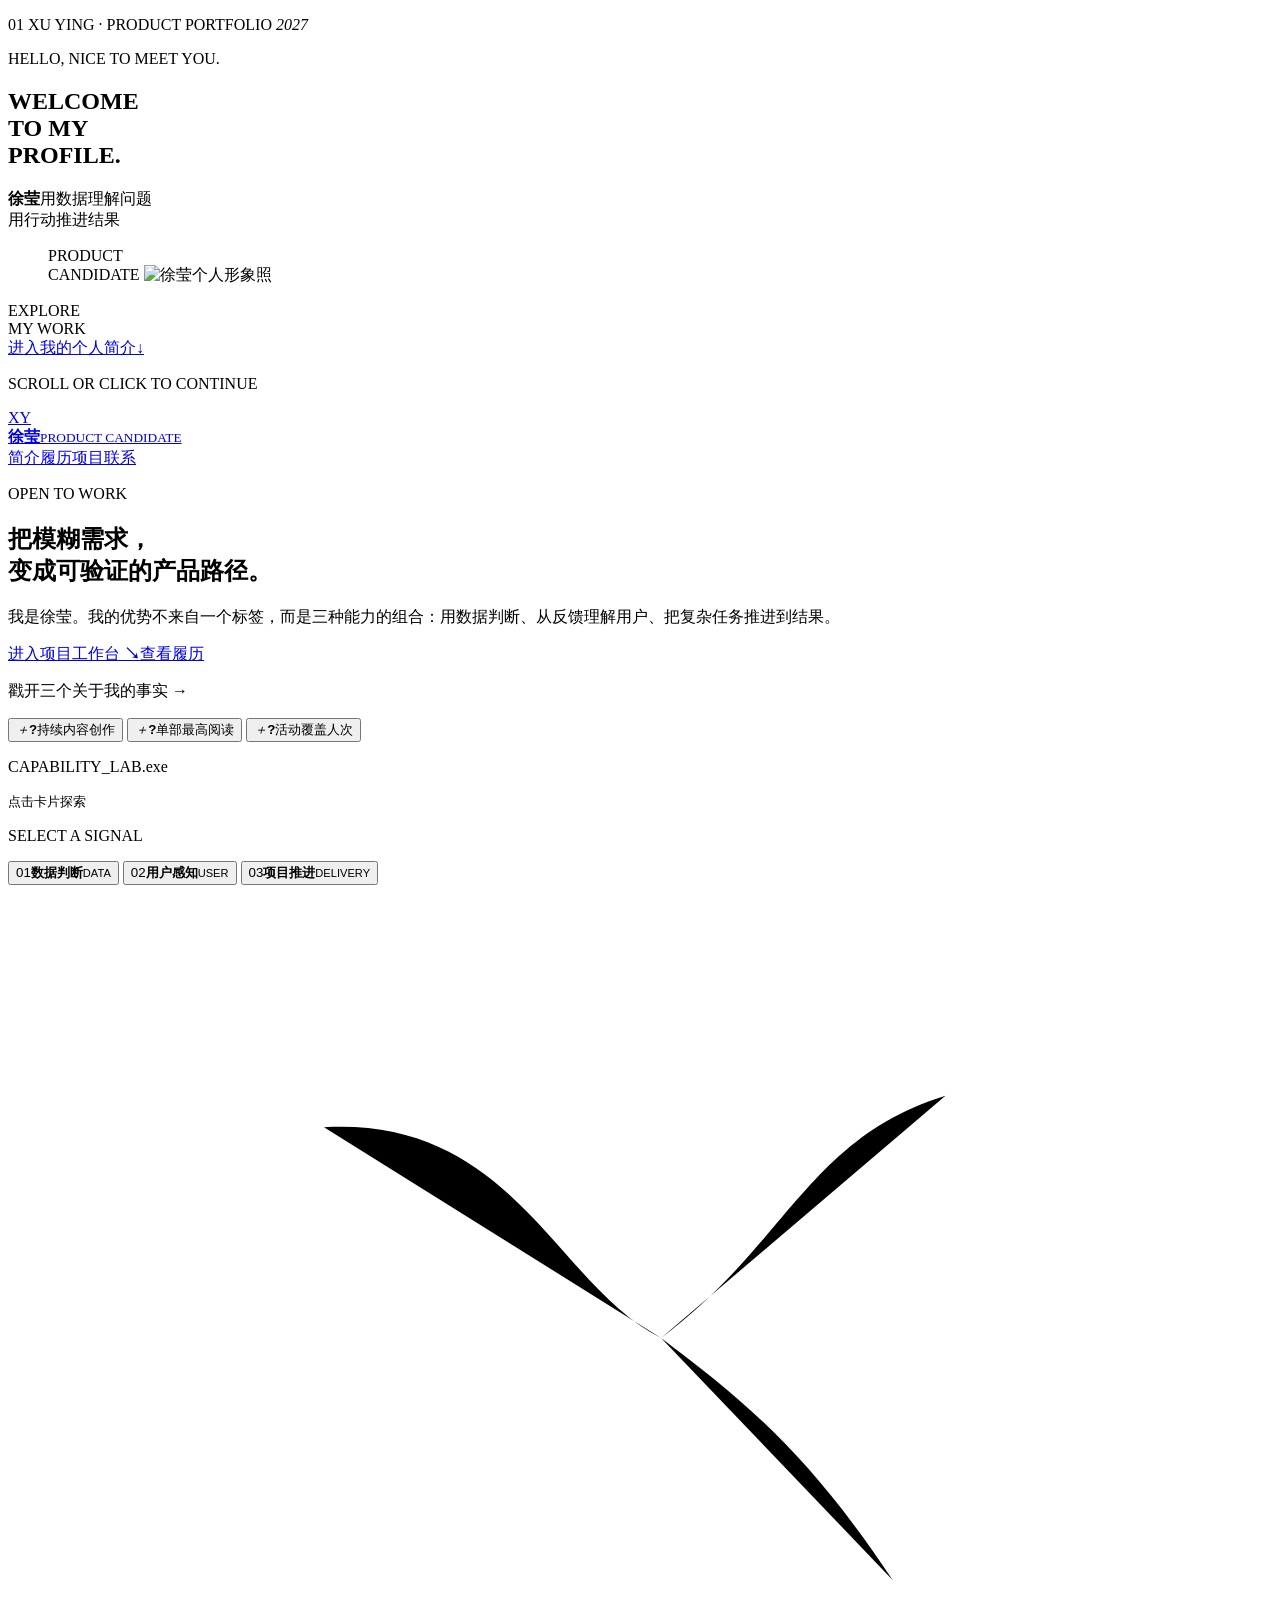
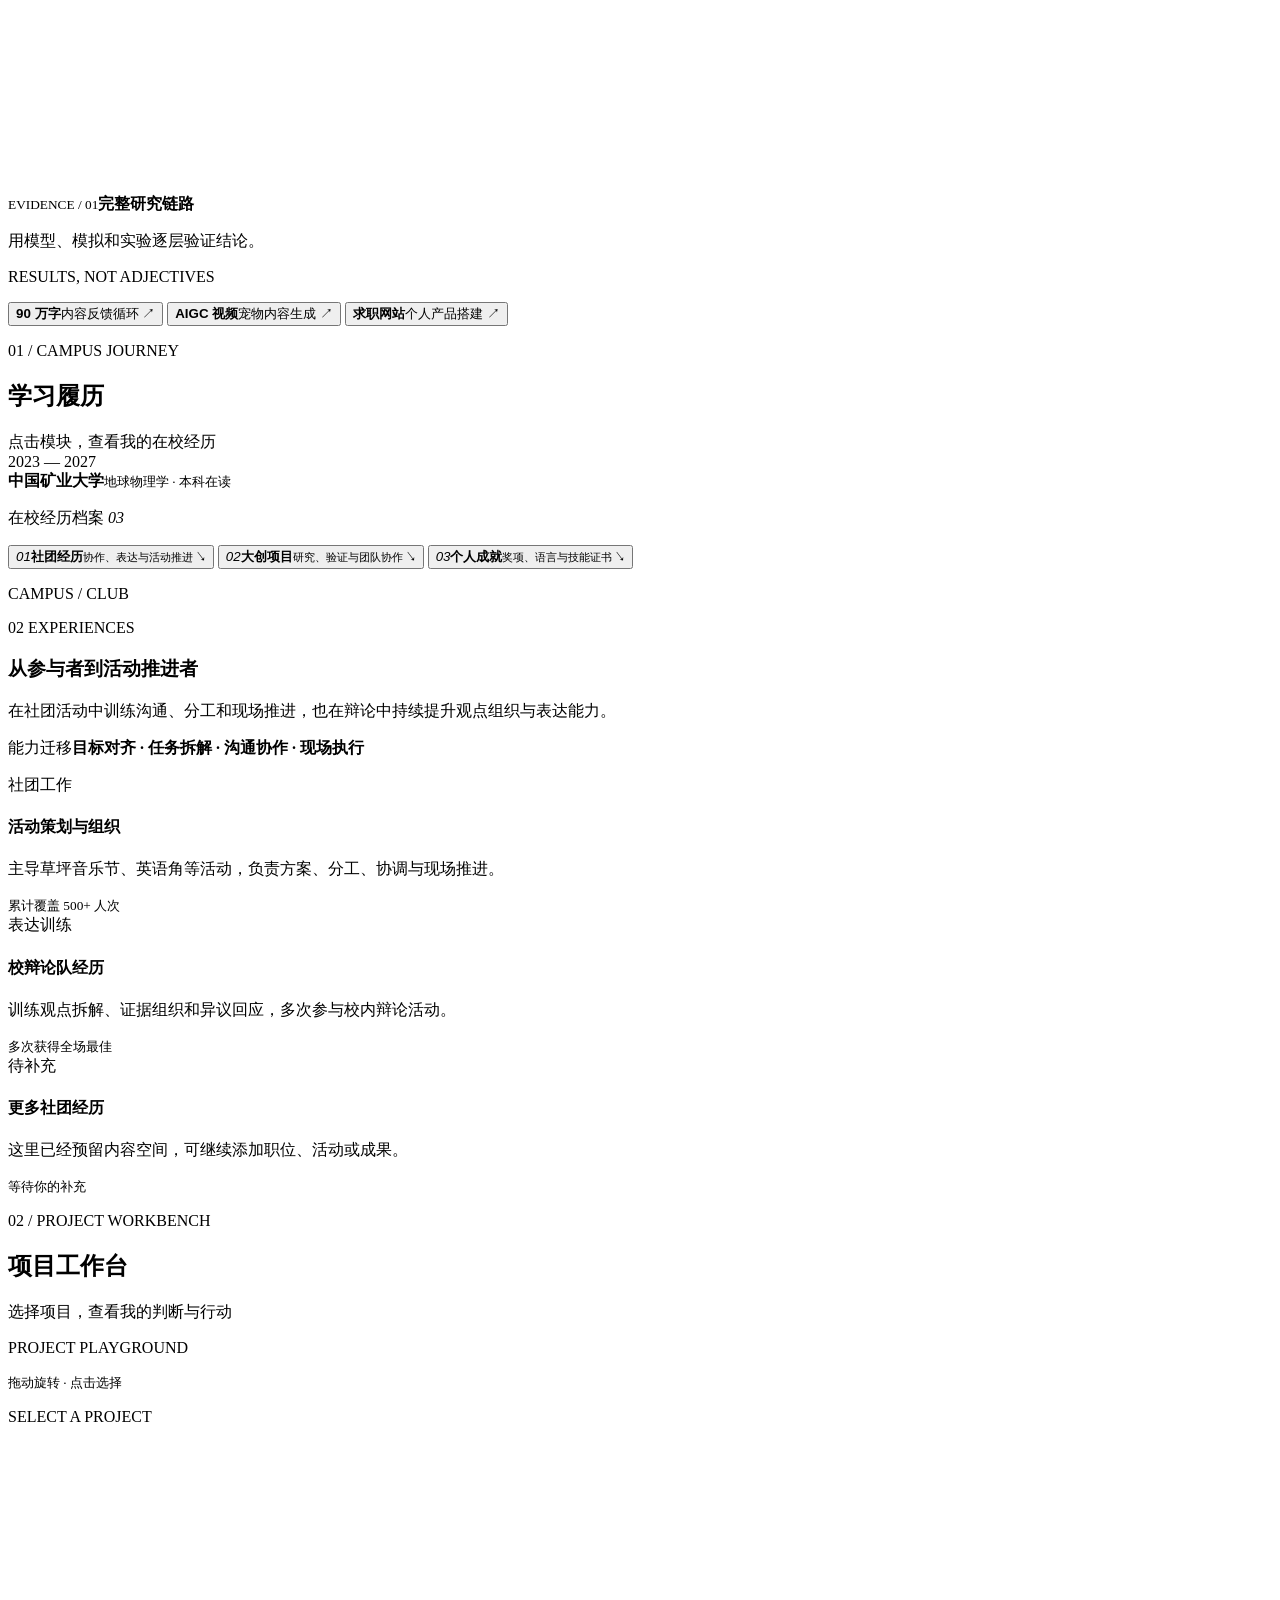
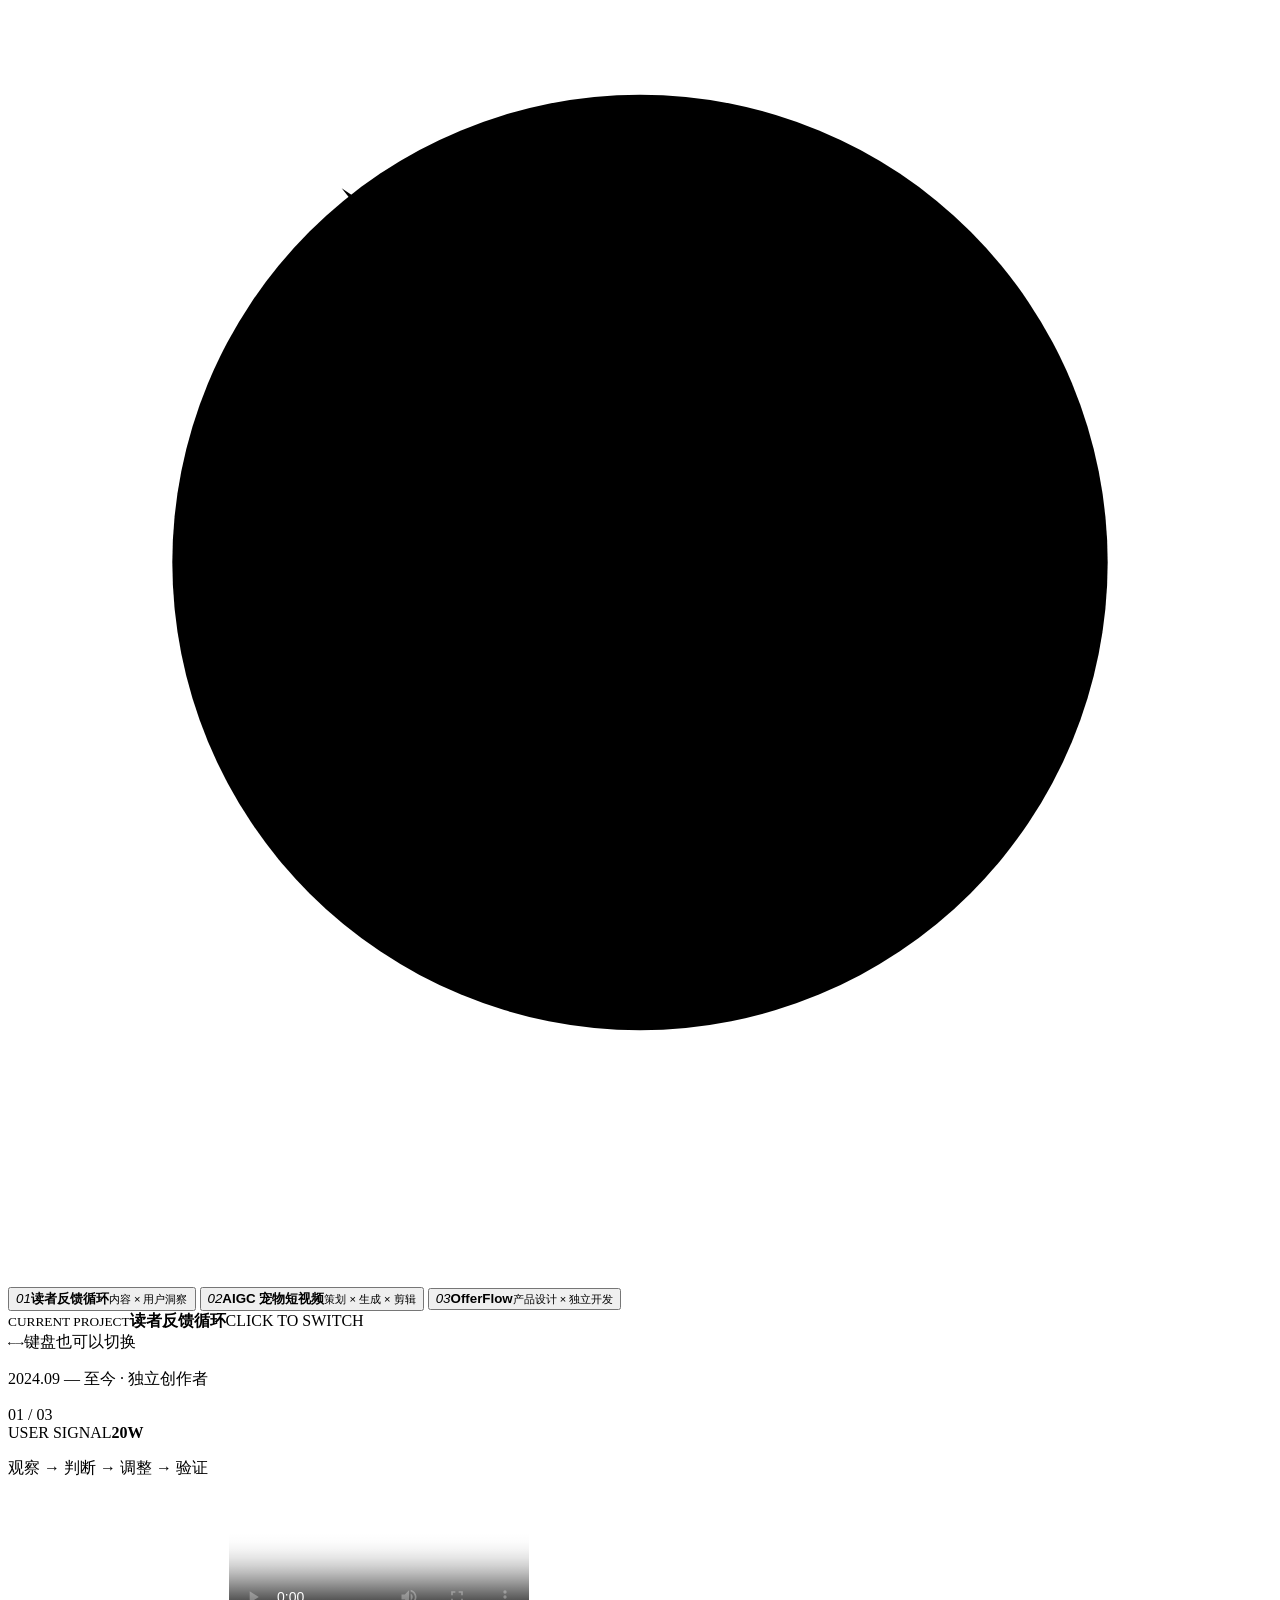
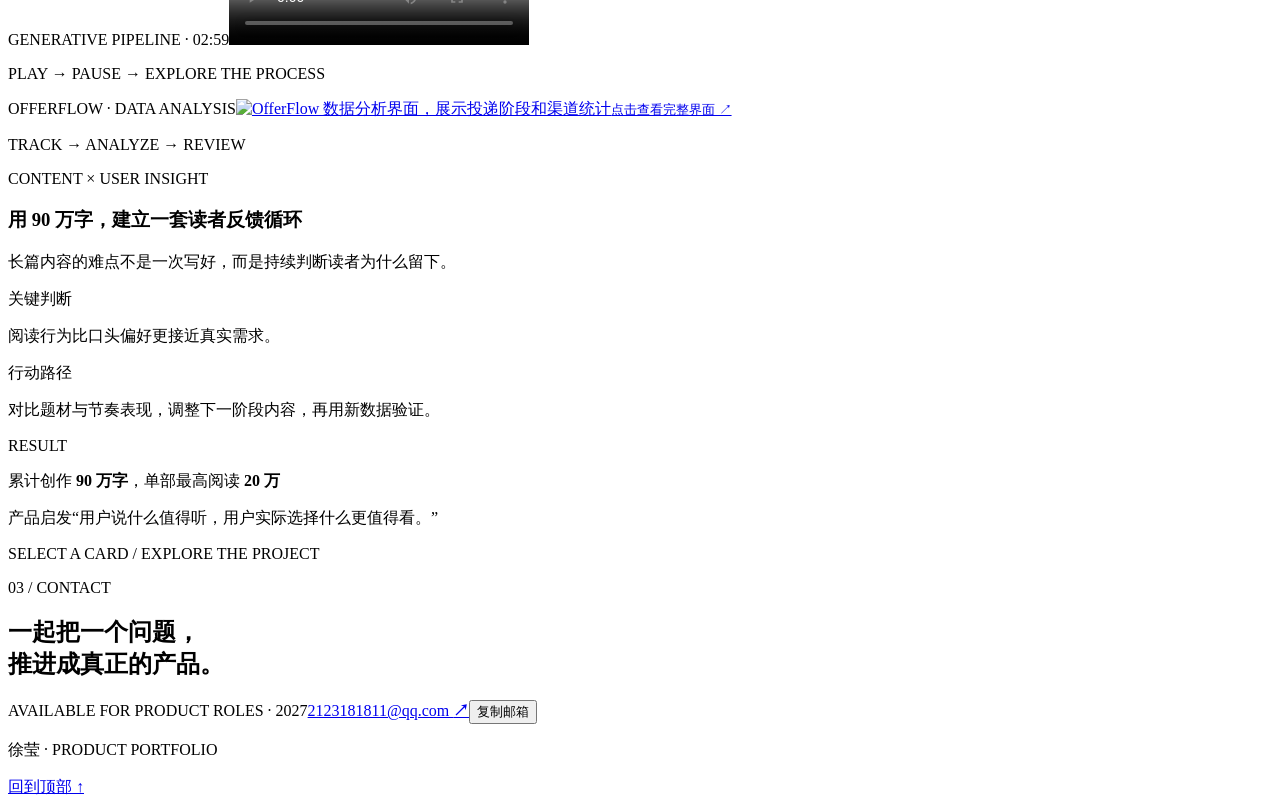
==== index.html @ ee6b1c76 "Add files via upload" ====
<!doctype html>
<html lang="zh-CN">
<head>
  <meta charset="UTF-8">
  <meta name="viewport" content="width=device-width,initial-scale=1">
  <meta name="description" content="徐莹的产品岗位交互式个人作品集。">
  <meta name="theme-color" content="#f4f3ee">
  <title>徐莹｜产品方向个人作品集</title>
  <link rel="icon" href="data:image/svg+xml,%3Csvg xmlns='http://www.w3.org/2000/svg' viewBox='0 0 64 64'%3E%3Crect width='64' height='64' rx='16' fill='%231b1d1c'/%3E%3Ctext x='32' y='39' text-anchor='middle' font-family='Arial' font-size='20' fill='white'%3EXY%3C/text%3E%3C/svg%3E">
  <link rel="stylesheet" href="portfolio.css">
</head>
<body>
  <div class="scroll-progress" aria-hidden="true"><i></i></div>
  <div class="pointer-glow" aria-hidden="true"></div>
  <section id="welcome" class="welcome" aria-labelledby="welcome-title">
    <div class="welcome-grid" aria-hidden="true"></div>
    <p class="welcome-top"><span>01</span> XU YING · PRODUCT PORTFOLIO <i>2027</i></p>
    <div class="welcome-copy">
      <p>HELLO, NICE TO MEET YOU.</p>
      <h1 id="welcome-title"><span>WELCOME</span><br>TO MY<br>PROFILE.</h1>
      <div><b>徐莹</b><span>用数据理解问题<br>用行动推进结果</span></div>
    </div>
    <figure class="welcome-portrait" aria-label="徐莹个人形象照">
      <span aria-hidden="true">PRODUCT<br>CANDIDATE</span>
      <img src="assets/xu-ying-portrait.png" alt="徐莹个人形象照">
    </figure>
    <div class="welcome-orbit" aria-hidden="true"><i></i><i></i><span>EXPLORE<br>MY WORK</span></div>
    <a class="welcome-enter magnetic" href="#profile"><span>进入我的个人简介</span><b>↓</b></a>
    <p class="welcome-note">SCROLL OR CLICK TO CONTINUE</p>
  </section>
  <header class="topbar">
    <a class="brand" href="#profile"><span>XY</span><div><b>徐莹</b><small>PRODUCT CANDIDATE</small></div></a>
    <nav aria-label="主导航"><a href="#profile">简介</a><a href="#journey">履历</a><a href="#projects">项目</a><a href="#contact">联系</a></nav>
    <p class="availability"><i></i> OPEN TO WORK</p>
  </header>

  <main>
    <section id="profile" class="hero">
      <div class="hero-copy" data-reveal>
        <h1>把模糊需求，<br>变成<span>可验证</span>的产品路径。</h1>
        <p class="intro">我是徐莹。我的优势不来自一个标签，而是三种能力的组合：用数据判断、从反馈理解用户、把复杂任务推进到结果。</p>
        <div class="hero-actions"><a class="primary magnetic" href="#projects">进入项目工作台 <b>↘</b></a><a href="#journey">查看履历</a></div>
        <div class="pop-facts" aria-label="点击揭晓三个事实">
          <p>戳开三个关于我的事实 →</p>
          <button data-pop="90 万字"><i>＋</i><b>?</b><span>持续内容创作</span></button>
          <button data-pop="20 万"><i>＋</i><b>?</b><span>单部最高阅读</span></button>
          <button data-pop="500+"><i>＋</i><b>?</b><span>活动覆盖人次</span></button>
        </div>
      </div>

      <div class="capability-lab" data-reveal aria-label="点击能力卡查看对应证据">
        <div class="lab-toolbar"><span><i></i><i></i><i></i></span><p>CAPABILITY_LAB.exe</p><small>点击卡片探索</small></div>
        <div class="lab-canvas">
          <div class="lab-grid" aria-hidden="true"></div>
          <p class="lab-label">SELECT A SIGNAL</p>
          <button class="signal signal-data active" data-signal="data" style="--x:10%;--y:14%"><span>01</span><b>数据判断</b><small>DATA</small></button>
          <button class="signal signal-user" data-signal="user" style="--x:61%;--y:8%"><span>02</span><b>用户感知</b><small>USER</small></button>
          <button class="signal signal-drive" data-signal="drive" style="--x:54%;--y:63%"><span>03</span><b>项目推进</b><small>DELIVERY</small></button>
          <svg class="connector" viewBox="0 0 600 430" preserveAspectRatio="none" aria-hidden="true"><path d="M150 115 C240 110 260 190 310 215"/><path d="M445 100 C380 120 370 170 310 215"/><path d="M420 330 C380 270 350 245 310 215"/></svg>
          <article class="signal-output" aria-live="polite">
            <small id="signal-kicker">EVIDENCE / 01</small><strong id="signal-value">完整研究链路</strong><p id="signal-text">用模型、模拟和实验逐层验证结论。</p>
          </article>
        </div>
      </div>
    </section>

    <section class="proof-strip" aria-label="关键结果" data-reveal>
      <p>RESULTS, NOT ADJECTIVES</p>
      <button data-jump="writing"><b>90 万字</b><span>内容反馈循环 ↗</span></button>
      <button data-jump="aigc"><b>AIGC 视频</b><span>宠物内容生成 ↗</span></button>
      <button data-jump="tracker"><b>求职网站</b><span>个人产品搭建 ↗</span></button>
    </section>

    <section id="journey" class="journey section-space">
      <header class="section-heading" data-reveal><p>01 / CAMPUS JOURNEY</p><div><h2>学习履历</h2><span>点击模块，查看我的在校经历</span></div></header>
      <div class="campus-shell" data-reveal>
        <div class="campus-summary"><span>2023 — 2027</span><div><b>中国矿业大学</b><small>地球物理学 · 本科在读</small></div><p>在校经历档案 <i>03</i></p></div>
        <div class="campus-tabs" role="tablist" aria-label="在校经历切换">
          <button class="active" role="tab" aria-selected="true" data-journey="club"><i>01</i><span><b>社团经历</b><small>协作、表达与活动推进</small></span><em>↘</em></button>
          <button role="tab" aria-selected="false" data-journey="innovation"><i>02</i><span><b>大创项目</b><small>研究、验证与团队协作</small></span><em>↘</em></button>
          <button role="tab" aria-selected="false" data-journey="achievement"><i>03</i><span><b>个人成就</b><small>奖项、语言与技能证书</small></span><em>↘</em></button>
        </div>
        <article class="campus-detail" aria-live="polite">
          <header><p class="detail-type" id="journey-type">CAMPUS / CLUB</p><span id="journey-count">02 EXPERIENCES</span></header>
          <div class="campus-detail-copy"><div><h3 id="journey-title">从参与者到活动推进者</h3><p id="journey-summary">在社团活动中训练沟通、分工和现场推进，也在辩论中持续提升观点组织与表达能力。</p></div><p class="campus-ability"><span>能力迁移</span><b id="journey-result">目标对齐 · 任务拆解 · 沟通协作 · 现场执行</b></p></div>
          <div class="campus-cards" id="journey-cards">
            <article><span>社团工作</span><h4>活动策划与组织</h4><p>主导草坪音乐节、英语角等活动，负责方案、分工、协调与现场推进。</p><small>累计覆盖 500+ 人次</small></article>
            <article><span>表达训练</span><h4>校辩论队经历</h4><p>训练观点拆解、证据组织和异议回应，多次参与校内辩论活动。</p><small>多次获得全场最佳</small></article>
            <article class="placeholder"><span>待补充</span><h4>更多社团经历</h4><p>这里已经预留内容空间，可继续添加职位、活动或成果。</p><small>等待你的补充</small></article>
          </div>
        </article>
      </div>
    </section>

    <section id="projects" class="projects section-space">
      <header class="section-heading" data-reveal><p>02 / PROJECT WORKBENCH</p><div><h2>项目工作台</h2><span>选择项目，查看我的判断与行动</span></div></header>
      <div class="project-workbench" data-reveal>
        <aside class="project-lab" role="tablist" aria-label="选择项目">
          <div class="project-lab-head"><span><i></i><i></i><i></i></span><p>PROJECT PLAYGROUND</p><small>拖动旋转 · 点击选择</small></div>
          <div class="project-lab-canvas">
            <p class="project-lab-label">SELECT A PROJECT</p>
            <div class="project-wheel" data-wheel>
              <svg viewBox="0 0 500 570" preserveAspectRatio="none" aria-hidden="true"><circle cx="250" cy="285" r="185"/><path d="M132 137 C190 175 205 215 250 285"/><path d="M375 165 C328 195 300 230 250 285"/><path d="M212 457 C220 395 235 345 250 285"/></svg>
              <button class="project-node node-writing active" role="tab" aria-selected="true" data-project="writing"><i>01</i><b>读者反馈循环</b><small>内容 × 用户洞察</small></button>
              <button class="project-node node-aigc" role="tab" aria-selected="false" data-project="aigc"><i>02</i><b>AIGC 宠物短视频</b><small>策划 × 生成 × 剪辑</small></button>
              <button class="project-node node-tracker" role="tab" aria-selected="false" data-project="tracker"><i>03</i><b>OfferFlow</b><small>产品设计 × 独立开发</small></button>
            </div>
            <div class="project-hub"><small>CURRENT PROJECT</small><b id="project-hub-title">读者反馈循环</b><span>CLICK TO SWITCH</span></div>
            <div class="keyboard-hint"><kbd>←</kbd><kbd>→</kbd><span>键盘也可以切换</span></div>
          </div>
        </aside>

        <article class="project-panel variant-writing" aria-live="polite" tabindex="-1">
          <div class="panel-head"><p id="project-meta">2024.09 — 至今 · 独立创作者</p><span id="project-index">01 / 03</span></div>
          <div class="panel-main">
            <div class="project-visual">
              <div class="visual-writing"><span>USER SIGNAL</span><b>20W</b><div class="feedback-wave"><i></i><i></i><i></i><i></i><i></i><i></i><i></i></div><p>观察 → 判断 → 调整 → 验证</p></div>
              <div class="visual-aigc"><span>GENERATIVE PIPELINE · 02:59</span><video class="project-video" controls playsinline preload="metadata" poster="assets/aigc-pet-video-poster.jpg"><source src="assets/aigc-pet-video.mp4" type="video/mp4">你的浏览器暂不支持视频播放。</video><p>PLAY → PAUSE → EXPLORE THE PROCESS</p></div>
              <div class="visual-tracker"><span>OFFERFLOW · DATA ANALYSIS</span><a class="offerflow-shot" href="assets/offerflow-dashboard.png" target="_blank" rel="noopener" aria-label="查看 OfferFlow 数据分析界面大图"><img src="assets/offerflow-dashboard.png" alt="OfferFlow 数据分析界面，展示投递阶段和渠道统计"><small>点击查看完整界面 ↗</small></a><p>TRACK → ANALYZE → REVIEW</p></div>
            </div>
            <div class="project-story">
              <p class="story-kicker" id="project-kicker">CONTENT × USER INSIGHT</p><h3 id="project-title">用 90 万字，建立一套读者反馈循环</h3><p class="story-lead" id="project-lead">长篇内容的难点不是一次写好，而是持续判断读者为什么留下。</p>
              <div class="story-grid"><div><span>关键判断</span><p id="project-judgement">阅读行为比口头偏好更接近真实需求。</p></div><div><span>行动路径</span><p id="project-action">对比题材与节奏表现，调整下一阶段内容，再用新数据验证。</p></div></div>
              <div class="story-result"><span>RESULT</span><p id="project-result">累计创作 <b>90 万字</b>，单部最高阅读 <b>20 万</b></p></div>
              <p class="story-insight"><span>产品启发</span><q id="project-insight">用户说什么值得听，用户实际选择什么更值得看。</q></p>
            </div>
          </div>
          <div class="panel-footer"><span id="project-progress"></span><p>SELECT A CARD / EXPLORE THE PROJECT</p></div>
        </article>
      </div>
    </section>

    <section id="contact" class="contact section-space" data-reveal>
      <div><p>03 / CONTACT</p><h2>一起把一个问题，<br>推进成真正的产品。</h2></div>
      <div class="contact-card"><span>AVAILABLE FOR PRODUCT ROLES · 2027</span><a href="mailto:2123181811@qq.com">2123181811@qq.com <b>↗</b></a><button id="copy" type="button">复制邮箱</button><p id="copy-status" role="status" aria-live="polite"></p></div>
    </section>
  </main>
  <footer><p>徐莹 · PRODUCT PORTFOLIO</p><a href="#profile">回到顶部 ↑</a></footer>
  <script src="app.js"></script>
</body>
</html>
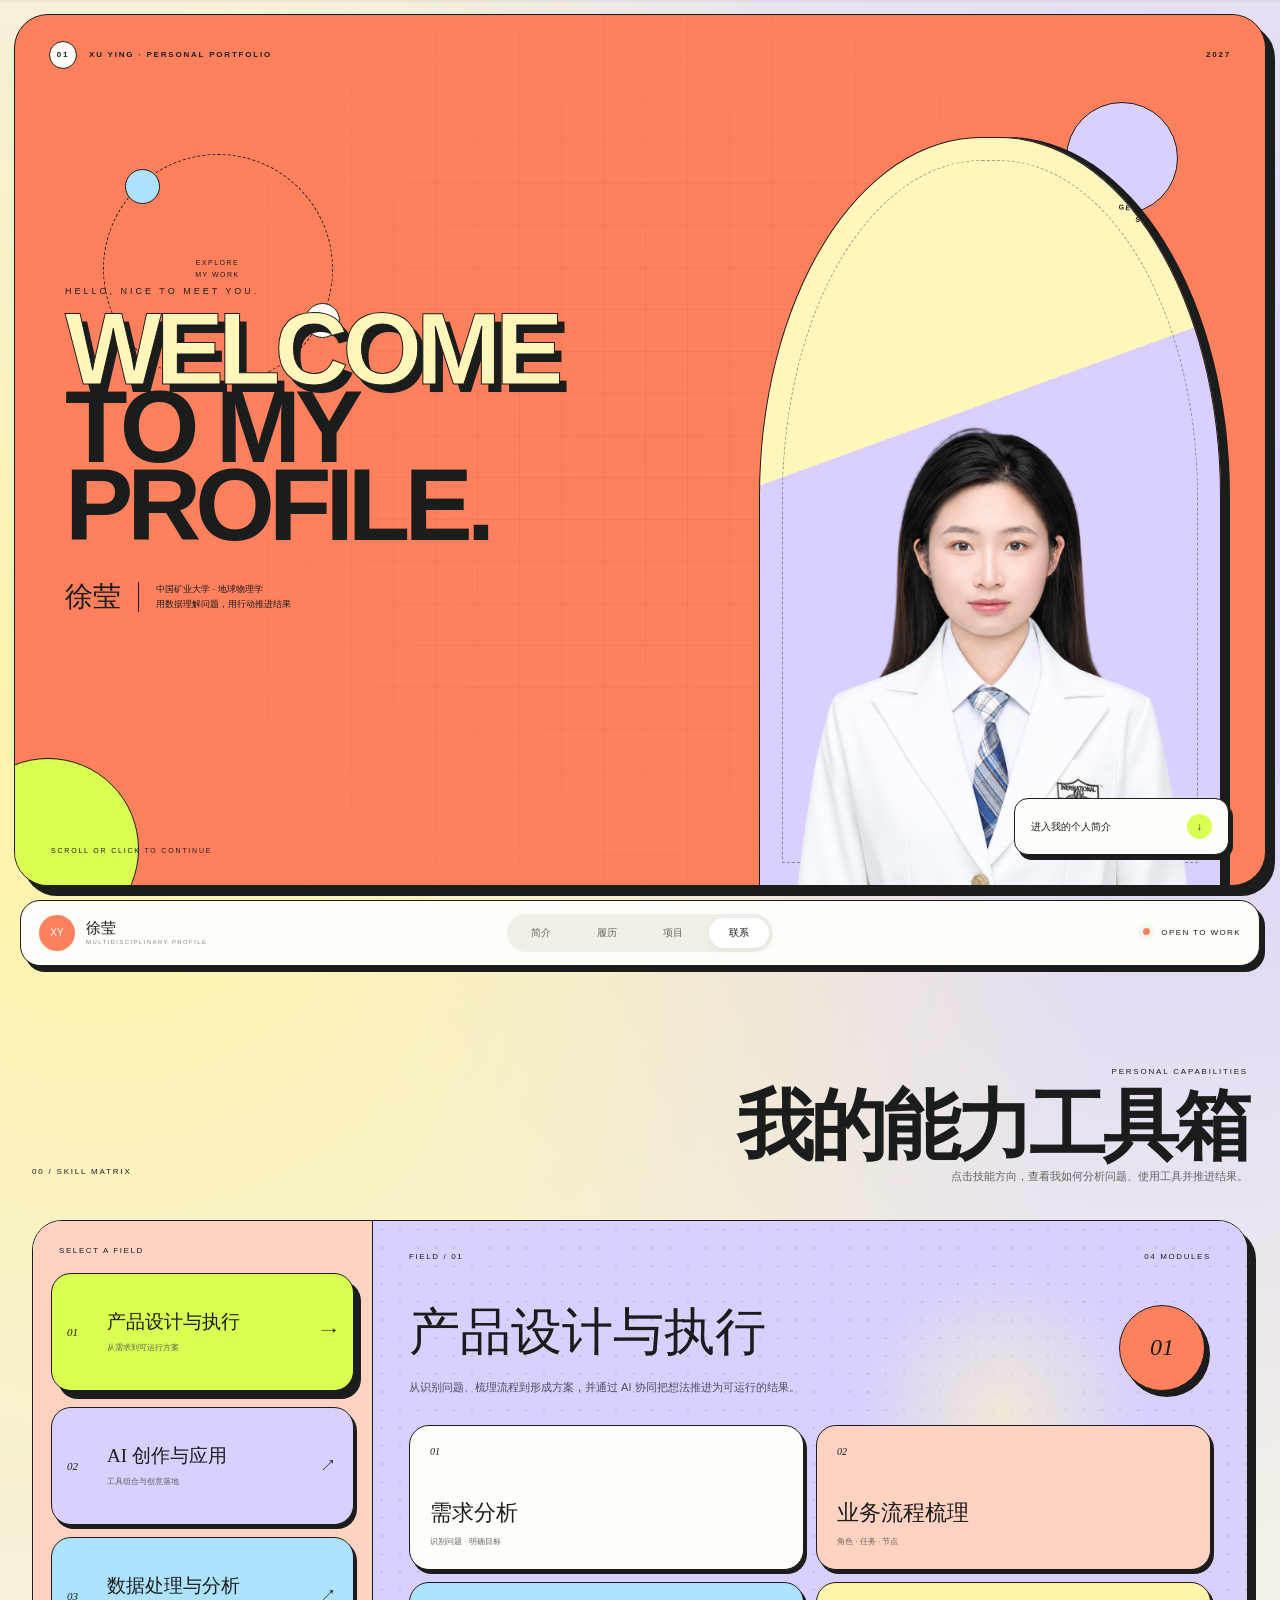
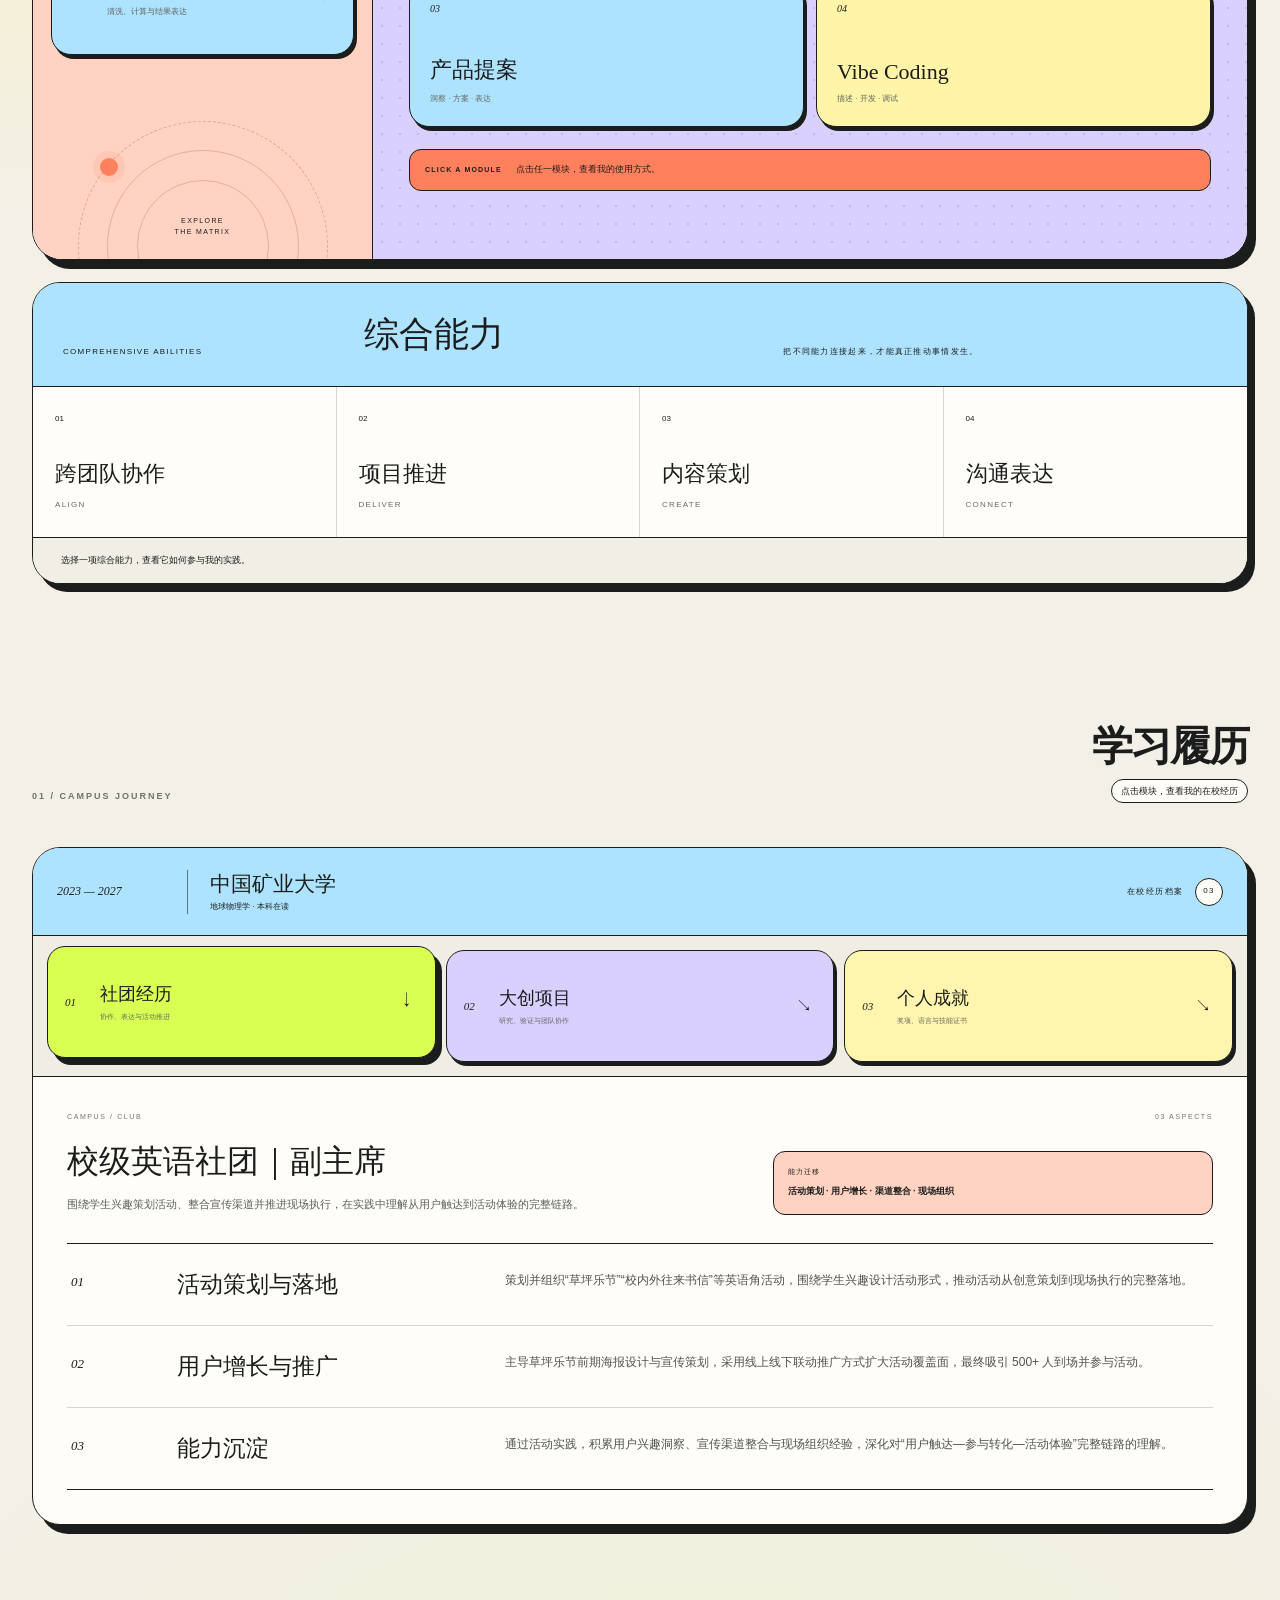
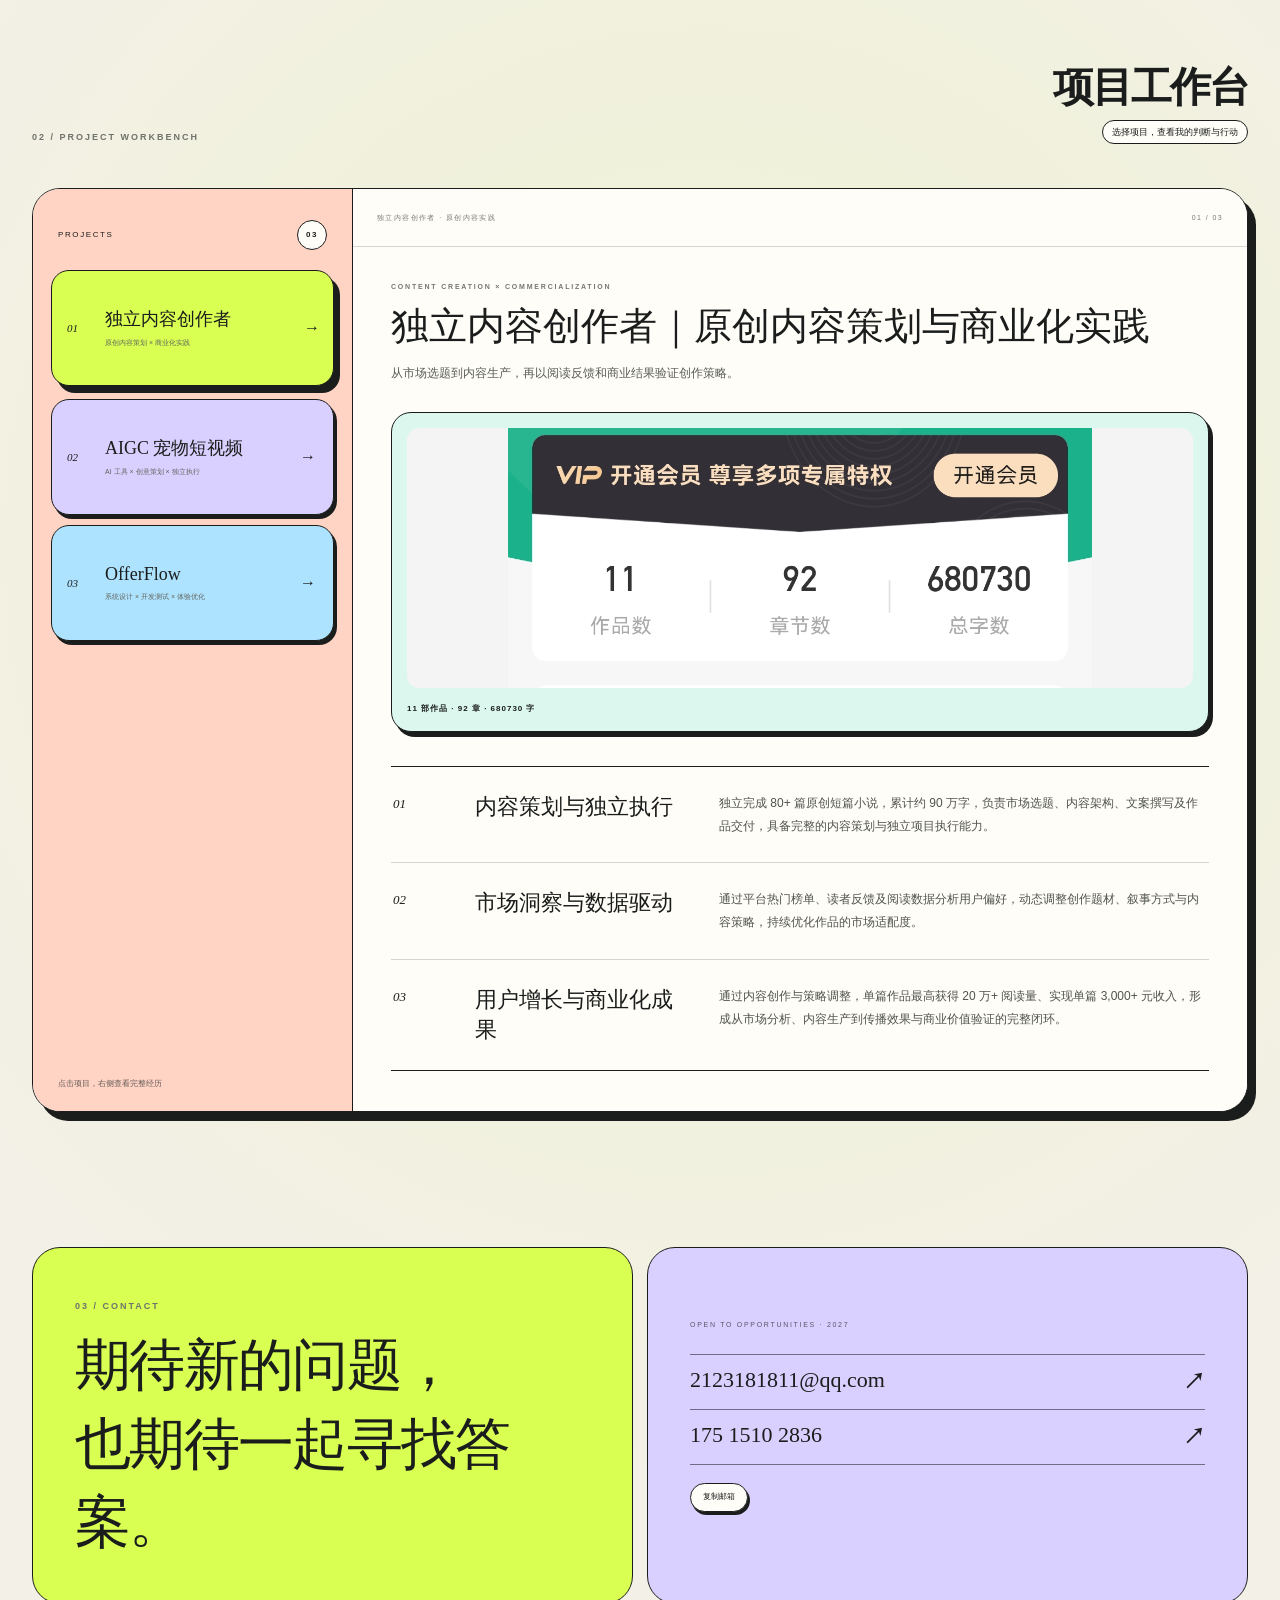
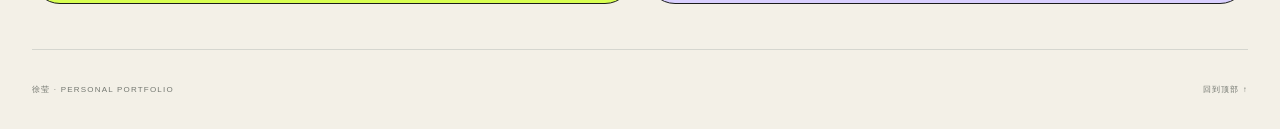
==== commit 727d95bd: "Update portfolio skills, projects, and contact" ====
--- a/index.html
+++ b/index.html
@@ -3,9 +3,9 @@
 <head>
   <meta charset="UTF-8">
   <meta name="viewport" content="width=device-width,initial-scale=1">
-  <meta name="description" content="徐莹的产品岗位交互式个人作品集。">
+  <meta name="description" content="徐莹的交互式个人作品集，呈现学习经历、能力与项目实践。">
   <meta name="theme-color" content="#f4f3ee">
-  <title>徐莹｜产品方向个人作品集</title>
+  <title>徐莹｜个人作品集</title>
   <link rel="icon" href="data:image/svg+xml,%3Csvg xmlns='http://www.w3.org/2000/svg' viewBox='0 0 64 64'%3E%3Crect width='64' height='64' rx='16' fill='%231b1d1c'/%3E%3Ctext x='32' y='39' text-anchor='middle' font-family='Arial' font-size='20' fill='white'%3EXY%3C/text%3E%3C/svg%3E">
   <link rel="stylesheet" href="portfolio.css">
 </head>
@@ -14,14 +14,14 @@
   <div class="pointer-glow" aria-hidden="true"></div>
   <section id="welcome" class="welcome" aria-labelledby="welcome-title">
     <div class="welcome-grid" aria-hidden="true"></div>
-    <p class="welcome-top"><span>01</span> XU YING · PRODUCT PORTFOLIO <i>2027</i></p>
+    <p class="welcome-top"><span>01</span> XU YING · PERSONAL PORTFOLIO <i>2027</i></p>
     <div class="welcome-copy">
       <p>HELLO, NICE TO MEET YOU.</p>
       <h1 id="welcome-title"><span>WELCOME</span><br>TO MY<br>PROFILE.</h1>
-      <div><b>徐莹</b><span>用数据理解问题<br>用行动推进结果</span></div>
+      <div><b>徐莹</b><span>中国矿业大学 · 地球物理学<br>用数据理解问题，用行动推进结果</span></div>
     </div>
     <figure class="welcome-portrait" aria-label="徐莹个人形象照">
-      <span aria-hidden="true">PRODUCT<br>CANDIDATE</span>
+      <span aria-hidden="true">GEOPHYSICS<br>STUDENT</span>
       <img src="assets/xu-ying-portrait.png" alt="徐莹个人形象照">
     </figure>
     <div class="welcome-orbit" aria-hidden="true"><i></i><i></i><span>EXPLORE<br>MY WORK</span></div>
@@ -29,46 +29,51 @@
     <p class="welcome-note">SCROLL OR CLICK TO CONTINUE</p>
   </section>
   <header class="topbar">
-    <a class="brand" href="#profile"><span>XY</span><div><b>徐莹</b><small>PRODUCT CANDIDATE</small></div></a>
+    <a class="brand" href="#profile"><span>XY</span><div><b>徐莹</b><small>MULTIDISCIPLINARY PROFILE</small></div></a>
     <nav aria-label="主导航"><a href="#profile">简介</a><a href="#journey">履历</a><a href="#projects">项目</a><a href="#contact">联系</a></nav>
     <p class="availability"><i></i> OPEN TO WORK</p>
   </header>
 
   <main>
-    <section id="profile" class="hero">
-      <div class="hero-copy" data-reveal>
-        <h1>把模糊需求，<br>变成<span>可验证</span>的产品路径。</h1>
-        <p class="intro">我是徐莹。我的优势不来自一个标签，而是三种能力的组合：用数据判断、从反馈理解用户、把复杂任务推进到结果。</p>
-        <div class="hero-actions"><a class="primary magnetic" href="#projects">进入项目工作台 <b>↘</b></a><a href="#journey">查看履历</a></div>
-        <div class="pop-facts" aria-label="点击揭晓三个事实">
-          <p>戳开三个关于我的事实 →</p>
-          <button data-pop="90 万字"><i>＋</i><b>?</b><span>持续内容创作</span></button>
-          <button data-pop="20 万"><i>＋</i><b>?</b><span>单部最高阅读</span></button>
-          <button data-pop="500+"><i>＋</i><b>?</b><span>活动覆盖人次</span></button>
-        </div>
+    <section id="profile" class="skills-page section-space">
+      <header class="skills-heading" data-reveal>
+        <p>00 / SKILL MATRIX</p>
+        <div><span>PERSONAL CAPABILITIES</span><h1>我的能力工具箱</h1><p>点击技能方向，查看我如何分析问题、使用工具并推进结果。</p></div>
+      </header>
+
+      <div class="skills-shell" data-reveal>
+        <aside class="skill-tabs" role="tablist" aria-label="个人技能方向">
+          <p>SELECT A FIELD</p>
+          <button class="active" role="tab" aria-selected="true" data-skill="product"><i>01</i><span><b>产品设计与执行</b><small>从需求到可运行方案</small></span><em>↗</em></button>
+          <button role="tab" aria-selected="false" data-skill="ai"><i>02</i><span><b>AI 创作与应用</b><small>工具组合与创意落地</small></span><em>↗</em></button>
+          <button role="tab" aria-selected="false" data-skill="data"><i>03</i><span><b>数据处理与分析</b><small>清洗、计算与结果表达</small></span><em>↗</em></button>
+          <div class="skill-pulse" aria-hidden="true"><i></i><span>EXPLORE<br>THE MATRIX</span></div>
+        </aside>
+
+        <article class="skill-display" aria-live="polite">
+          <div class="skill-glow" aria-hidden="true"></div>
+          <header><p id="skill-kicker">FIELD / 01</p><span id="skill-count">04 MODULES</span></header>
+          <div class="skill-intro"><div><h2 id="skill-title">产品设计与执行</h2><p id="skill-summary">从识别问题、梳理流程到形成方案，并通过 AI 协同把想法推进为可运行的结果。</p></div><b id="skill-index">01</b></div>
+          <div class="skill-modules" id="skill-modules">
+            <button data-module-detail="明确问题、用户与目标，为后续方案建立清晰起点。"><span>01</span><b>需求分析</b><small>识别问题 · 明确目标</small></button>
+            <button data-module-detail="拆解角色、任务和关键节点，让复杂过程变得可理解。"><span>02</span><b>业务流程梳理</b><small>角色 · 任务 · 节点</small></button>
+            <button data-module-detail="将洞察和解决思路组织成可沟通、可执行的方案。"><span>03</span><b>产品提案</b><small>洞察 · 方案 · 表达</small></button>
+            <button data-module-detail="用自然语言与 AI 协同开发，在调试中快速验证想法。"><span>04</span><b>Vibe Coding</b><small>描述 · 开发 · 调试</small></button>
+          </div>
+          <p class="skill-focus" id="skill-focus"><span>CLICK A MODULE</span> 点击任一模块，查看我的使用方式。</p>
+        </article>
       </div>
 
-      <div class="capability-lab" data-reveal aria-label="点击能力卡查看对应证据">
-        <div class="lab-toolbar"><span><i></i><i></i><i></i></span><p>CAPABILITY_LAB.exe</p><small>点击卡片探索</small></div>
-        <div class="lab-canvas">
-          <div class="lab-grid" aria-hidden="true"></div>
-          <p class="lab-label">SELECT A SIGNAL</p>
-          <button class="signal signal-data active" data-signal="data" style="--x:10%;--y:14%"><span>01</span><b>数据判断</b><small>DATA</small></button>
-          <button class="signal signal-user" data-signal="user" style="--x:61%;--y:8%"><span>02</span><b>用户感知</b><small>USER</small></button>
-          <button class="signal signal-drive" data-signal="drive" style="--x:54%;--y:63%"><span>03</span><b>项目推进</b><small>DELIVERY</small></button>
-          <svg class="connector" viewBox="0 0 600 430" preserveAspectRatio="none" aria-hidden="true"><path d="M150 115 C240 110 260 190 310 215"/><path d="M445 100 C380 120 370 170 310 215"/><path d="M420 330 C380 270 350 245 310 215"/></svg>
-          <article class="signal-output" aria-live="polite">
-            <small id="signal-kicker">EVIDENCE / 01</small><strong id="signal-value">完整研究链路</strong><p id="signal-text">用模型、模拟和实验逐层验证结论。</p>
-          </article>
+      <section class="general-skills" data-reveal aria-labelledby="general-title">
+        <header><p>COMPREHENSIVE ABILITIES</p><h2 id="general-title">综合能力</h2><span>把不同能力连接起来，才能真正推动事情发生。</span></header>
+        <div class="general-track">
+          <button data-general="对齐不同角色的信息与目标，让协作过程更顺畅。"><i>01</i><b>跨团队协作</b><span>ALIGN</span></button>
+          <button data-general="拆解任务、跟进节点，并将计划持续推进到交付。"><i>02</i><b>项目推进</b><span>DELIVER</span></button>
+          <button data-general="从受众和目标出发，组织主题、结构与表达方式。"><i>03</i><b>内容策划</b><span>CREATE</span></button>
+          <button data-general="清晰组织观点，主动反馈并推动共识形成。"><i>04</i><b>沟通表达</b><span>CONNECT</span></button>
         </div>
-      </div>
-    </section>
-
-    <section class="proof-strip" aria-label="关键结果" data-reveal>
-      <p>RESULTS, NOT ADJECTIVES</p>
-      <button data-jump="writing"><b>90 万字</b><span>内容反馈循环 ↗</span></button>
-      <button data-jump="aigc"><b>AIGC 视频</b><span>宠物内容生成 ↗</span></button>
-      <button data-jump="tracker"><b>求职网站</b><span>个人产品搭建 ↗</span></button>
+        <p class="general-status" id="general-status">选择一项综合能力，查看它如何参与我的实践。</p>
+      </section>
     </section>
 
     <section id="journey" class="journey section-space">
@@ -81,12 +86,14 @@
           <button role="tab" aria-selected="false" data-journey="achievement"><i>03</i><span><b>个人成就</b><small>奖项、语言与技能证书</small></span><em>↘</em></button>
         </div>
         <article class="campus-detail" aria-live="polite">
-          <header><p class="detail-type" id="journey-type">CAMPUS / CLUB</p><span id="journey-count">02 EXPERIENCES</span></header>
-          <div class="campus-detail-copy"><div><h3 id="journey-title">从参与者到活动推进者</h3><p id="journey-summary">在社团活动中训练沟通、分工和现场推进，也在辩论中持续提升观点组织与表达能力。</p></div><p class="campus-ability"><span>能力迁移</span><b id="journey-result">目标对齐 · 任务拆解 · 沟通协作 · 现场执行</b></p></div>
-          <div class="campus-cards" id="journey-cards">
-            <article><span>社团工作</span><h4>活动策划与组织</h4><p>主导草坪音乐节、英语角等活动，负责方案、分工、协调与现场推进。</p><small>累计覆盖 500+ 人次</small></article>
-            <article><span>表达训练</span><h4>校辩论队经历</h4><p>训练观点拆解、证据组织和异议回应，多次参与校内辩论活动。</p><small>多次获得全场最佳</small></article>
-            <article class="placeholder"><span>待补充</span><h4>更多社团经历</h4><p>这里已经预留内容空间，可继续添加职位、活动或成果。</p><small>等待你的补充</small></article>
+          <header><p class="detail-type" id="journey-type">CAMPUS / CLUB</p><span id="journey-count">03 ASPECTS</span></header>
+          <div class="campus-detail-copy"><div><h3 id="journey-title">校级英语社团｜副主席</h3><p id="journey-summary">围绕学生兴趣策划活动、整合宣传渠道并推进现场执行，在实践中理解从用户触达到活动体验的完整链路。</p></div><p class="campus-ability"><span>能力迁移</span><b id="journey-result">活动策划 · 用户增长 · 渠道整合 · 现场组织</b></p></div>
+          <div class="campus-cards narrative" id="journey-cards">
+            <div class="experience-sheet">
+              <article><span>01</span><div><h4>活动策划与落地</h4><p>策划并组织“草坪乐节”“校内外往来书信”等英语角活动，围绕学生兴趣设计活动形式，推动活动从创意策划到现场执行的完整落地。</p></div></article>
+              <article><span>02</span><div><h4>用户增长与推广</h4><p>主导草坪乐节前期海报设计与宣传策划，采用线上线下联动推广方式扩大活动覆盖面，最终吸引 500+ 人到场并参与活动。</p></div></article>
+              <article><span>03</span><div><h4>能力沉淀</h4><p>通过活动实践，积累用户兴趣洞察、宣传渠道整合与现场组织经验，深化对“用户触达—参与转化—活动体验”完整链路的理解。</p></div></article>
+            </div>
           </div>
         </article>
       </div>
@@ -94,48 +101,40 @@
 
     <section id="projects" class="projects section-space">
       <header class="section-heading" data-reveal><p>02 / PROJECT WORKBENCH</p><div><h2>项目工作台</h2><span>选择项目，查看我的判断与行动</span></div></header>
-      <div class="project-workbench" data-reveal>
-        <aside class="project-lab" role="tablist" aria-label="选择项目">
-          <div class="project-lab-head"><span><i></i><i></i><i></i></span><p>PROJECT PLAYGROUND</p><small>拖动旋转 · 点击选择</small></div>
-          <div class="project-lab-canvas">
-            <p class="project-lab-label">SELECT A PROJECT</p>
-            <div class="project-wheel" data-wheel>
-              <svg viewBox="0 0 500 570" preserveAspectRatio="none" aria-hidden="true"><circle cx="250" cy="285" r="185"/><path d="M132 137 C190 175 205 215 250 285"/><path d="M375 165 C328 195 300 230 250 285"/><path d="M212 457 C220 395 235 345 250 285"/></svg>
-              <button class="project-node node-writing active" role="tab" aria-selected="true" data-project="writing"><i>01</i><b>读者反馈循环</b><small>内容 × 用户洞察</small></button>
-              <button class="project-node node-aigc" role="tab" aria-selected="false" data-project="aigc"><i>02</i><b>AIGC 宠物短视频</b><small>策划 × 生成 × 剪辑</small></button>
-              <button class="project-node node-tracker" role="tab" aria-selected="false" data-project="tracker"><i>03</i><b>OfferFlow</b><small>产品设计 × 独立开发</small></button>
-            </div>
-            <div class="project-hub"><small>CURRENT PROJECT</small><b id="project-hub-title">读者反馈循环</b><span>CLICK TO SWITCH</span></div>
-            <div class="keyboard-hint"><kbd>←</kbd><kbd>→</kbd><span>键盘也可以切换</span></div>
-          </div>
+      <div class="project-workbench project-library" data-reveal>
+        <aside class="project-index" role="tablist" aria-label="选择项目">
+          <header><span>PROJECTS</span><b>03</b></header>
+          <button class="active" role="tab" aria-selected="true" data-project="writing"><i>01</i><span><b>独立内容创作者</b><small>原创内容策划 × 商业化实践</small></span><em>→</em></button>
+          <button role="tab" aria-selected="false" data-project="aigc"><i>02</i><span><b>AIGC 宠物短视频</b><small>AI 工具 × 创意策划 × 独立执行</small></span><em>→</em></button>
+          <button role="tab" aria-selected="false" data-project="tracker"><i>03</i><span><b>OfferFlow</b><small>系统设计 × 开发测试 × 体验优化</small></span><em>→</em></button>
+          <p>点击项目，右侧查看完整经历</p>
         </aside>
 
         <article class="project-panel variant-writing" aria-live="polite" tabindex="-1">
-          <div class="panel-head"><p id="project-meta">2024.09 — 至今 · 独立创作者</p><span id="project-index">01 / 03</span></div>
-          <div class="panel-main">
-            <div class="project-visual">
-              <div class="visual-writing"><span>USER SIGNAL</span><b>20W</b><div class="feedback-wave"><i></i><i></i><i></i><i></i><i></i><i></i><i></i></div><p>观察 → 判断 → 调整 → 验证</p></div>
-              <div class="visual-aigc"><span>GENERATIVE PIPELINE · 02:59</span><video class="project-video" controls playsinline preload="metadata" poster="assets/aigc-pet-video-poster.jpg"><source src="assets/aigc-pet-video.mp4" type="video/mp4">你的浏览器暂不支持视频播放。</video><p>PLAY → PAUSE → EXPLORE THE PROCESS</p></div>
-              <div class="visual-tracker"><span>OFFERFLOW · DATA ANALYSIS</span><a class="offerflow-shot" href="assets/offerflow-dashboard.png" target="_blank" rel="noopener" aria-label="查看 OfferFlow 数据分析界面大图"><img src="assets/offerflow-dashboard.png" alt="OfferFlow 数据分析界面，展示投递阶段和渠道统计"><small>点击查看完整界面 ↗</small></a><p>TRACK → ANALYZE → REVIEW</p></div>
+          <div class="panel-head"><p id="project-meta">独立内容创作者 · 原创内容实践</p><span id="project-index">01 / 03</span></div>
+          <div class="project-detail">
+            <header class="project-copy-head"><p class="story-kicker" id="project-kicker">CONTENT CREATION × COMMERCIALIZATION</p><h3 id="project-title">独立内容创作者｜原创内容策划与商业化实践</h3><p class="story-lead" id="project-lead">从市场选题到内容生产，再以阅读反馈和商业结果验证创作策略。</p><a class="project-live-link" id="project-link" href="#" target="_blank" rel="noopener" hidden>访问项目网站 <b>↗</b></a></header>
+            <div class="project-media">
+              <div class="visual-writing"><img src="assets/creator-metrics.jpg" alt="原创内容创作数据：11 部作品、92 章、680730 总字数"><p>11 部作品 · 92 章 · 680730 字</p></div>
+              <div class="visual-aigc"><video class="project-video" controls playsinline preload="metadata" poster="assets/aigc-pet-video-poster.jpg"><source src="assets/aigc-pet-video.mp4" type="video/mp4">你的浏览器暂不支持视频播放。</video><p>从创意构思到视频成片</p></div>
+              <div class="visual-tracker"><a class="offerflow-shot" href="assets/offerflow-dashboard.png" target="_blank" rel="noopener" aria-label="查看 OfferFlow 数据分析界面大图"><img src="assets/offerflow-dashboard.png" alt="OfferFlow 数据分析界面，展示投递阶段和渠道统计"><small>点击查看完整界面 ↗</small></a><p>岗位管理 · 状态跟踪 · 数据分析</p></div>
             </div>
-            <div class="project-story">
-              <p class="story-kicker" id="project-kicker">CONTENT × USER INSIGHT</p><h3 id="project-title">用 90 万字，建立一套读者反馈循环</h3><p class="story-lead" id="project-lead">长篇内容的难点不是一次写好，而是持续判断读者为什么留下。</p>
-              <div class="story-grid"><div><span>关键判断</span><p id="project-judgement">阅读行为比口头偏好更接近真实需求。</p></div><div><span>行动路径</span><p id="project-action">对比题材与节奏表现，调整下一阶段内容，再用新数据验证。</p></div></div>
-              <div class="story-result"><span>RESULT</span><p id="project-result">累计创作 <b>90 万字</b>，单部最高阅读 <b>20 万</b></p></div>
-              <p class="story-insight"><span>产品启发</span><q id="project-insight">用户说什么值得听，用户实际选择什么更值得看。</q></p>
+            <div class="project-narrative" id="project-narrative">
+              <article><span>01</span><div><h4>内容策划与独立执行</h4><p>独立完成 80+ 篇原创短篇小说，累计约 90 万字，负责市场选题、内容架构、文案撰写及作品交付，具备完整的内容策划与独立项目执行能力。</p></div></article>
+              <article><span>02</span><div><h4>市场洞察与数据驱动</h4><p>通过平台热门榜单、读者反馈及阅读数据分析用户偏好，动态调整创作题材、叙事方式与内容策略，持续优化作品的市场适配度。</p></div></article>
+              <article><span>03</span><div><h4>用户增长与商业化成果</h4><p>通过内容创作与策略调整，单篇作品最高获得 20 万+ 阅读量、实现单篇 3,000+ 元收入，形成从市场分析、内容生产到传播效果与商业价值验证的完整闭环。</p></div></article>
             </div>
           </div>
-          <div class="panel-footer"><span id="project-progress"></span><p>SELECT A CARD / EXPLORE THE PROJECT</p></div>
         </article>
       </div>
     </section>
 
     <section id="contact" class="contact section-space" data-reveal>
-      <div><p>03 / CONTACT</p><h2>一起把一个问题，<br>推进成真正的产品。</h2></div>
-      <div class="contact-card"><span>AVAILABLE FOR PRODUCT ROLES · 2027</span><a href="mailto:2123181811@qq.com">2123181811@qq.com <b>↗</b></a><button id="copy" type="button">复制邮箱</button><p id="copy-status" role="status" aria-live="polite"></p></div>
+      <div><p>03 / CONTACT</p><h2>期待新的问题，<br>也期待一起寻找答案。</h2></div>
+      <div class="contact-card"><span>OPEN TO OPPORTUNITIES · 2027</span><div class="contact-links"><a href="mailto:2123181811@qq.com">2123181811@qq.com <b>↗</b></a><a href="tel:17515102836">175 1510 2836 <b>↗</b></a></div><button id="copy" type="button">复制邮箱</button><p id="copy-status" role="status" aria-live="polite"></p></div>
     </section>
   </main>
-  <footer><p>徐莹 · PRODUCT PORTFOLIO</p><a href="#profile">回到顶部 ↑</a></footer>
+  <footer><p>徐莹 · PERSONAL PORTFOLIO</p><a href="#profile">回到顶部 ↑</a></footer>
   <script src="app.js"></script>
 </body>
-</html>
+</html>
--- a/portfolio.css
+++ b/portfolio.css
@@ -0,0 +1,145 @@
+:root{--paper:#f4f3ee;--ink:#1b1d1c;--muted:#6c706b;--line:#d5d6cf;--acid:#d7ff46;--blue:#a9d8ff;--violet:#c7bfff;--orange:#ffad7b;--surface:#fbfaf6;--serif:Georgia,"Noto Serif SC","Songti SC",serif;--sans:Arial,"Microsoft YaHei",sans-serif}
+*{box-sizing:border-box}html{scroll-behavior:smooth;scroll-padding-top:100px}body{margin:0;background:var(--paper);color:var(--ink);font-family:var(--sans);line-height:1.6;overflow-x:hidden}a{color:inherit;text-decoration:none}button{font:inherit;color:inherit}.pointer-glow{position:fixed;z-index:-1;width:440px;height:440px;border-radius:50%;background:radial-gradient(circle,#d7ff461c,transparent 68%);transform:translate(-50%,-50%);left:50%;top:30%;pointer-events:none}.scroll-progress{position:fixed;top:0;left:0;right:0;height:3px;z-index:100;background:#00000008}.scroll-progress i{display:block;width:0;height:100%;background:var(--acid)}
+.topbar,main,footer{width:min(1220px,calc(100% - 64px));margin-inline:auto}.topbar{height:82px;display:grid;grid-template-columns:1fr auto 1fr;align-items:center;position:sticky;top:0;z-index:20;background:rgba(244,243,238,.88);backdrop-filter:blur(16px);border-bottom:1px solid var(--line)}.brand{display:flex;align-items:center;gap:11px;width:max-content}.brand>span{width:36px;height:36px;border-radius:10px;background:var(--ink);color:white;display:grid;place-items:center;font-size:10px}.brand div{display:grid}.brand b{font:400 15px var(--serif)}.brand small{font-size:6px;letter-spacing:1.4px;color:#848780}.topbar nav{display:flex;gap:6px;padding:4px;background:#e8e7e1;border-radius:999px}.topbar nav a{min-width:60px;text-align:center;padding:7px 12px;border-radius:999px;font-size:10px;color:#666a64;transition:.25s}.topbar nav a.active,.topbar nav a:hover{background:#fff;color:var(--ink);box-shadow:0 3px 12px #1a1d190c}.availability{justify-self:end;margin:0;font-size:8px;letter-spacing:1.4px}.availability i{display:inline-block;width:7px;height:7px;margin-right:8px;border-radius:50%;background:#63c977;box-shadow:0 0 0 5px #63c97717;animation:pulse 2s infinite}@keyframes pulse{50%{box-shadow:0 0 0 9px transparent}}
+.hero{min-height:720px;display:grid;grid-template-columns:.92fr 1.08fr;gap:65px;align-items:center;padding:70px 0}.overline,.section-heading>p,.contact>div>p{font-size:9px;font-weight:700;letter-spacing:2px;color:#6f736c}.hero h1{margin:21px 0 26px;font:400 clamp(44px,4.7vw,66px)/1.22 var(--serif);letter-spacing:-2.5px}.hero h1 span{position:relative;white-space:nowrap}.hero h1 span:after{content:"";position:absolute;height:12px;left:-3px;right:-5px;bottom:2px;background:var(--acid);z-index:-1;transform:rotate(-1deg)}.intro{max-width:570px;margin:0;color:#5e625c;font-size:14px;line-height:1.95}.hero-actions{display:flex;align-items:center;gap:25px;margin-top:34px}.hero-actions>a{font-size:10px}.primary{display:flex;align-items:center;gap:45px;background:var(--ink);color:white;padding:14px 16px;border-radius:11px;box-shadow:0 13px 30px #1b1d1c1a}.primary b{font-size:14px}
+.capability-lab{border:1px solid #c8cac2;border-radius:18px;background:#f9f8f3;box-shadow:0 28px 70px #30342c12;overflow:hidden}.lab-toolbar{height:46px;padding:0 15px;display:grid;grid-template-columns:1fr auto 1fr;align-items:center;border-bottom:1px solid #d7d8d2;background:#efeee8}.lab-toolbar>span{display:flex;gap:5px}.lab-toolbar>span i{width:7px;height:7px;border-radius:50%;background:#b9bbb4}.lab-toolbar>span i:first-child{background:#ff8f76}.lab-toolbar>span i:nth-child(2){background:#f1c94f}.lab-toolbar>span i:last-child{background:#79ca82}.lab-toolbar p{margin:0;font-size:7px;letter-spacing:1.4px}.lab-toolbar small{justify-self:end;font-size:8px;color:#888b84}.lab-canvas{height:480px;position:relative;overflow:hidden}.lab-grid{position:absolute;inset:0;background-image:linear-gradient(#1b1d1c08 1px,transparent 1px),linear-gradient(90deg,#1b1d1c08 1px,transparent 1px);background-size:28px 28px;mask-image:linear-gradient(to bottom,#000 20%,transparent)}.lab-label{position:absolute;top:18px;left:19px;font-size:7px;letter-spacing:2px;color:#94978f}.signal{position:absolute;left:var(--x);top:var(--y);width:145px;height:92px;padding:14px;text-align:left;border:1px solid #c9cbc4;border-radius:14px;background:#fffefa;cursor:pointer;z-index:3;box-shadow:0 8px 20px #22251f0c;transition:transform .28s,box-shadow .28s,background .28s}.signal:hover{transform:translateY(-6px) rotate(-1deg);box-shadow:0 18px 35px #22251f1c}.signal.active{background:var(--acid);border-color:var(--ink);transform:translateY(-5px)}.signal>span{font:italic 11px var(--serif)}.signal b{display:block;margin-top:11px;font:400 18px var(--serif)}.signal small{font-size:7px;letter-spacing:1.3px;color:#6e716b}.connector{position:absolute;inset:0;width:100%;height:100%;pointer-events:none}.connector path{fill:none;stroke:#b3b6ae;stroke-width:1;stroke-dasharray:4 5}.signal-output{position:absolute;left:28%;top:41%;width:220px;min-height:130px;padding:22px;border-radius:50%;z-index:2;text-align:center;display:grid;place-content:center;background:var(--ink);color:white;box-shadow:0 15px 40px #1b1d1c30;transition:transform .25s}.signal-output.changing{transform:scale(.94)}.signal-output small{font-size:6px;letter-spacing:1.5px;color:#a7aaa3}.signal-output strong{margin:8px 0 4px;font:400 19px var(--serif)}.signal-output p{margin:0;font-size:8px;color:#bbbdb7}.proof-strip{display:grid;grid-template-columns:1.2fr repeat(3,1fr);border-block:1px solid var(--ink)}.proof-strip>p{margin:0;padding:25px 10px 25px 0;display:grid;align-items:center;font-size:8px;letter-spacing:1.8px}.proof-strip button{border:0;border-left:1px solid var(--line);background:transparent;text-align:left;padding:20px 25px;cursor:pointer;transition:background .25s}.proof-strip button:hover{background:var(--acid)}.proof-strip b{display:block;font:400 28px var(--serif)}.proof-strip span{font-size:8px;color:#747871}
+.section-space{padding-top:135px}.section-heading{display:flex;justify-content:space-between;align-items:end;margin-bottom:44px}.section-heading>p{margin:0}.section-heading>div{text-align:right}.section-heading h2{margin:0;font:400 41px var(--serif);letter-spacing:-1.4px}.section-heading span{font-size:9px;color:#777b74}
+.journey-board{display:grid;grid-template-columns:.8fr 1.2fr .85fr;min-height:390px;border:1px solid var(--ink);border-radius:18px;overflow:hidden;background:var(--surface)}.journey-nav{border-right:1px solid var(--line);padding:14px}.journey-nav button{width:100%;border:0;background:transparent;border-radius:11px;text-align:left;padding:20px 17px;cursor:pointer;transition:.25s}.journey-nav button+button{margin-top:6px}.journey-nav button:hover{background:#eeede7}.journey-nav button.active{background:var(--ink);color:white}.journey-nav span,.journey-nav small{display:block;font-size:8px;color:#858980}.journey-nav button.active span,.journey-nav button.active small{color:#aaa}.journey-nav b{display:block;margin:7px 0 3px;font:400 17px var(--serif)}.journey-detail{padding:45px}.detail-type{font-size:7px;letter-spacing:1.8px;color:#777b74}.journey-detail h3{margin:12px 0 18px;font:400 30px var(--serif)}.journey-detail>p:not(.detail-type){font-size:11px;line-height:1.9;color:#61655e}.journey-skills{display:flex;flex-wrap:wrap;gap:6px;margin-top:25px}.journey-skills span{padding:5px 9px;border:1px solid var(--line);border-radius:999px;font-size:8px}.journey-result{margin-top:28px;padding:14px;background:#efeee8;border-radius:10px}.journey-result span{font-size:7px;letter-spacing:1.5px}.journey-result p{margin:5px 0 0;font-size:10px}.journey-visual{border-left:1px solid var(--line);position:relative;display:flex;align-items:center;justify-content:center;gap:8px;overflow:hidden;background:var(--blue)}.journey-visual b{font-size:7px;letter-spacing:1px;position:relative}.journey-visual i{font-style:normal;position:relative}.scan-ring{position:absolute;width:260px;height:260px;border:1px solid #649ac133;border-radius:50%;animation:scan 4s ease-in-out infinite}.scan-ring.second{width:140px;height:140px;animation-delay:-2s}@keyframes scan{50%{transform:scale(.86);opacity:.45}}
+.project-workbench{display:grid;grid-template-columns:290px 1fr;min-height:680px;border:1px solid var(--ink);border-radius:20px;overflow:hidden;background:var(--surface);box-shadow:0 35px 90px #262a2312}.project-list{padding:18px;border-right:1px solid var(--line);background:#eeede7}.project-list>p{display:flex;justify-content:space-between;margin:4px 5px 19px;font-size:7px;letter-spacing:1.8px}.project-list button{width:100%;min-height:92px;display:grid;grid-template-columns:28px 1fr 18px;align-items:center;gap:8px;border:0;border-radius:13px;background:transparent;text-align:left;padding:14px 12px;cursor:pointer;transition:.25s}.project-list button:hover{background:#fff}.project-list button.active{background:var(--ink);color:white;box-shadow:0 12px 25px #1b1d1c20}.project-list i{font:italic 11px var(--serif)}.project-list b{display:block;font:400 15px var(--serif)}.project-list small{display:block;margin-top:5px;font-size:7px;color:#81857d}.project-list button.active small{color:#aaa}.project-list em{font-style:normal;transition:transform .25s}.project-list button:hover em,.project-list button.active em{transform:rotate(45deg)}.keyboard-hint{display:flex;align-items:center;gap:4px;margin:25px 8px 0;color:#8a8d86}.keyboard-hint kbd{border:1px solid #c8cac3;border-radius:4px;padding:2px 5px;background:#f8f7f2;font-size:7px}.keyboard-hint span{margin-left:4px;font-size:7px}
+.project-panel{min-width:0;position:relative;display:flex;flex-direction:column}.project-panel.switching .panel-main{opacity:.15;transform:translateY(8px)}.panel-head{height:58px;padding:0 24px;display:flex;justify-content:space-between;align-items:center;border-bottom:1px solid var(--line)}.panel-head p,.panel-head span{font-size:7px;letter-spacing:1.4px;color:#777b74}.panel-main{flex:1;display:grid;grid-template-columns:.92fr 1.08fr;transition:opacity .22s,transform .22s}.project-visual{position:relative;margin:20px;border-radius:15px;overflow:hidden;background:var(--orange)}.project-visual>div{position:absolute;inset:0;padding:27px;opacity:0;transform:scale(.96);transition:opacity .35s,transform .35s}.variant-writing .visual-writing,.variant-research .visual-research,.variant-event .visual-event{opacity:1;transform:scale(1)}.project-visual span{font-size:7px;letter-spacing:1.6px}.visual-writing>b,.visual-event>b{display:block;margin-top:80px;font:400 76px var(--serif)}.feedback-wave{height:80px;display:flex;align-items:end;gap:7px;margin-top:15px}.feedback-wave i{flex:1;background:#1b1d1c;height:20%;animation:wave 1.8s ease-in-out infinite alternate}.feedback-wave i:nth-child(2){height:50%;animation-delay:-.2s}.feedback-wave i:nth-child(3){height:35%;animation-delay:-.5s}.feedback-wave i:nth-child(4){height:78%;animation-delay:-.9s}.feedback-wave i:nth-child(5){height:55%;animation-delay:-.4s}.feedback-wave i:nth-child(6){height:90%;animation-delay:-.8s}.feedback-wave i:nth-child(7){height:68%;animation-delay:-.1s}@keyframes wave{to{transform:scaleY(.6)}}.project-visual p{position:absolute;left:27px;bottom:22px;margin:0;font-size:7px;letter-spacing:1.2px}.visual-research{color:#356e98}.visual-research svg{width:100%;margin-top:70px;transform:rotate(-8deg)}.visual-research svg g{stroke:currentColor;stroke-width:1.2}.visual-research svg circle{fill:currentColor}.visual-event .nodes{display:grid;grid-template-columns:repeat(4,1fr);gap:14px;margin:50px auto 0;width:75%}.visual-event .nodes i{display:block;aspect-ratio:1;border-radius:50%;background:#496033;animation:nodePulse 2s infinite}.visual-event .nodes i:nth-child(3n){animation-delay:-.7s}.visual-event .nodes i:nth-child(2n){animation-delay:-1.2s}@keyframes nodePulse{50%{transform:scale(.72);opacity:.45}}
+.project-story{padding:38px 35px 30px 18px}.story-kicker{margin:0;font-size:7px;font-weight:700;letter-spacing:1.8px;color:#747871}.project-story h3{margin:14px 0 17px;font:400 clamp(27px,3vw,39px)/1.35 var(--serif);letter-spacing:-1px}.story-lead{margin:0 0 23px;font-size:11px;line-height:1.85;color:#5f635c}.story-grid{display:grid;grid-template-columns:1fr 1fr;gap:10px}.story-grid>div{padding:14px;border:1px solid var(--line);border-radius:10px}.story-grid span,.story-result>span,.story-insight>span{font-size:7px;font-weight:700;letter-spacing:1px}.story-grid p{margin:8px 0 0;font-size:9px;line-height:1.7;color:#62665f}.story-result{margin-top:10px;padding:15px;border-radius:10px;background:var(--acid)}.story-result p{margin:5px 0 0;font-size:10px}.story-result b{font:400 18px var(--serif)}.story-insight{margin:22px 0 0;font:italic 12px/1.7 var(--serif)}.story-insight>span{font-family:var(--sans);font-style:normal;margin-right:10px}.panel-footer{height:38px;padding:0 24px;border-top:1px solid var(--line);display:flex;align-items:center;gap:14px}.panel-footer>span{height:3px;width:33%;background:var(--ink);transition:width .35s}.panel-footer p{margin:0;font-size:6px;letter-spacing:1.6px;color:#8b8e87}.variant-research .project-visual{background:var(--blue)}.variant-event .project-visual{background:#c6d8ad}.variant-research .panel-footer>span{width:66%}.variant-event .panel-footer>span{width:100%}
+.contact{display:grid;grid-template-columns:1fr 1fr;gap:80px;margin-bottom:45px}.contact h2{margin:13px 0 0;font:400 clamp(34px,4.5vw,56px)/1.4 var(--serif);letter-spacing:-1.7px}.contact-card{min-height:260px;padding:34px;border-radius:18px;background:var(--ink);color:white;display:flex;flex-direction:column;justify-content:center}.contact-card>span{font-size:7px;letter-spacing:1.7px;color:#9ea19a}.contact-card>a{margin:26px 0 18px;font:400 23px var(--serif);border-bottom:1px solid #555851;padding-bottom:10px}.contact-card>a b{float:right}.contact-card button{width:max-content;border:1px solid #656861;border-radius:999px;background:transparent;color:white;padding:7px 12px;font-size:8px;cursor:pointer}.contact-card button:hover{background:var(--acid);color:var(--ink);border-color:var(--acid)}#copy-status{height:13px;margin:7px 0 0;font-size:8px;color:var(--acid)}footer{height:80px;display:flex;justify-content:space-between;align-items:center;border-top:1px solid var(--line);font-size:8px;letter-spacing:1.2px;color:#747871}
+[data-reveal]{opacity:0;transform:translateY(22px)}[data-reveal].visible{opacity:1;transform:none;transition:opacity .7s,transform .7s cubic-bezier(.2,.7,.2,1)}:focus-visible{outline:3px solid #6f5cff;outline-offset:3px}
+@media(max-width:950px){.hero{grid-template-columns:.8fr 1.2fr;gap:35px}.lab-canvas{height:430px}.signal{width:125px}.signal-output{width:190px}.project-workbench{grid-template-columns:240px 1fr}.panel-main{grid-template-columns:1fr}.project-visual{height:280px}.project-story{padding:10px 25px 25px}.project-panel{overflow-y:auto}.journey-board{grid-template-columns:.75fr 1.25fr}.journey-visual{display:none}}
+@media(max-width:680px){html{scroll-padding-top:75px}.topbar,main,footer{width:min(100% - 28px,1220px)}.topbar{height:64px;grid-template-columns:auto 1fr}.brand div,.availability{display:none}.topbar nav{justify-self:end;gap:1px;padding:3px}.topbar nav a{min-width:43px;padding:6px 7px;font-size:9px}.hero{grid-template-columns:1fr;min-height:auto;padding:72px 0 50px;gap:52px}.hero h1{font-size:42px;letter-spacing:-1.8px}.intro{font-size:12px}.capability-lab{margin-inline:-2px}.lab-canvas{height:420px}.lab-toolbar small{display:none}.signal{width:116px;height:82px;padding:11px}.signal b{font-size:15px}.signal-user{--x:62%!important}.signal-drive{--x:58%!important;--y:68%!important}.signal-output{left:24%;top:42%;width:190px;min-height:120px}.proof-strip{grid-template-columns:repeat(3,1fr)}.proof-strip>p{grid-column:1/-1;border-bottom:1px solid var(--line);padding:17px 0}.proof-strip button{padding:16px 7px;border-left:0}.proof-strip button+button{border-left:1px solid var(--line)}.proof-strip b{font-size:22px}.proof-strip span{font-size:7px}.section-space{padding-top:95px}.section-heading{align-items:end}.section-heading h2{font-size:34px}.section-heading>div span{font-size:8px}.journey-board{grid-template-columns:1fr}.journey-nav{border-right:0;border-bottom:1px solid var(--line);display:grid;grid-template-columns:1fr 1fr;gap:6px}.journey-nav button+button{margin:0}.journey-nav b{font-size:14px}.journey-detail{padding:28px 23px}.journey-detail h3{font-size:26px}.project-workbench{display:block;min-height:0;border-radius:15px}.project-list{border-right:0;border-bottom:1px solid var(--line);padding:12px;display:flex;overflow-x:auto;gap:7px}.project-list>p,.keyboard-hint{display:none}.project-list button{flex:0 0 190px;min-height:72px}.project-panel{min-height:730px}.panel-main{display:flex;flex-direction:column}.project-visual{height:285px;flex:none;margin:14px}.project-story{padding:10px 20px 25px}.project-story h3{font-size:30px}.story-grid{grid-template-columns:1fr}.contact{grid-template-columns:1fr;gap:35px}.contact h2{font-size:39px}.contact-card{min-height:230px;padding:25px}.contact-card>a{font-size:18px}}
+@media(prefers-reduced-motion:reduce){html{scroll-behavior:auto}*{animation:none!important;transition:none!important}[data-reveal]{opacity:1;transform:none}.pointer-glow{display:none}}
+
+/* Interactive project lab */
+.project-workbench{grid-template-columns:430px 1fr;min-height:720px}
+.project-lab{border-right:1px solid var(--line);background:#efeee8;min-width:0}
+.project-lab-head{height:48px;padding:0 15px;display:grid;grid-template-columns:1fr auto 1fr;align-items:center;border-bottom:1px solid var(--line)}
+.project-lab-head>span{display:flex;gap:5px}.project-lab-head>span i{width:7px;height:7px;border-radius:50%;background:#b9bbb4}.project-lab-head>span i:first-child{background:#ff8f76}.project-lab-head>span i:nth-child(2){background:#f1c94f}.project-lab-head>span i:last-child{background:#79ca82}
+.project-lab-head p{margin:0;font-size:7px;letter-spacing:1.4px}.project-lab-head small{justify-self:end;font-size:7px;color:#858981}
+.project-lab-canvas{height:calc(100% - 48px);min-height:670px;position:relative;overflow:hidden;background-image:linear-gradient(#1b1d1c08 1px,transparent 1px),linear-gradient(90deg,#1b1d1c08 1px,transparent 1px);background-size:28px 28px}
+.project-lab-label{position:absolute;top:17px;left:18px;margin:0;font-size:7px;letter-spacing:1.7px;color:#8a8e86}
+.project-lab-canvas>svg{position:absolute;inset:0;width:100%;height:100%;pointer-events:none}.project-lab-canvas>svg path{fill:none;stroke:#acafa7;stroke-width:1;stroke-dasharray:4 5}
+.project-node{position:absolute;width:170px;height:100px;padding:15px;text-align:left;border:1px solid #c7c9c1;border-radius:14px;background:#fffefa;cursor:pointer;z-index:2;box-shadow:0 8px 22px #22251f0d;transition:transform .28s,background .28s,box-shadow .28s}
+.project-node:hover{transform:translateY(-6px) rotate(-1deg);box-shadow:0 18px 34px #22251f1a}.project-node.active{background:var(--acid);border-color:var(--ink);transform:translateY(-5px)}
+.project-node i{font:italic 11px var(--serif)}.project-node b{display:block;margin-top:10px;font:400 17px var(--serif)}.project-node small{display:block;margin-top:4px;font-size:7px;color:#747870}.node-writing{left:7%;top:10%}.node-aigc{right:5%;top:16%}.node-tracker{left:13%;bottom:8%}
+.project-hub{position:absolute;left:50%;top:50%;width:190px;height:132px;transform:translate(-37%,-48%);z-index:1;border-radius:50%;background:var(--ink);color:#fff;text-align:center;display:grid;place-content:center;padding:20px;box-shadow:0 18px 40px #1b1d1c2b}
+.project-hub small,.project-hub span{font-size:6px;letter-spacing:1.5px;color:#999c95}.project-hub b{margin:8px 0;font:400 17px var(--serif)}
+.project-lab .keyboard-hint{position:absolute;right:14px;bottom:13px;margin:0}
+.variant-writing .visual-writing,.variant-aigc .visual-aigc,.variant-tracker .visual-tracker{opacity:1;transform:scale(1)}
+.variant-aigc .project-visual{background:var(--violet)}.variant-tracker .project-visual{background:var(--blue)}
+.visual-aigc .video-frame{height:225px;margin-top:60px;border:1px solid #4b466f;border-radius:12px;position:relative;display:grid;place-items:center;background:linear-gradient(145deg,#e8e4ff,#aaa0ee)}
+.visual-aigc .video-frame>i{position:absolute;inset:18px;border:1px dashed #625b8d;border-radius:50% 43% 46% 54%;animation:orbitSpin 14s linear infinite}.visual-aigc .video-frame>b{width:54px;height:54px;display:grid;place-items:center;padding-left:4px;border-radius:50%;background:var(--ink);color:white;font-size:16px}.visual-aigc .video-frame>small{position:absolute;right:12px;bottom:9px;font-size:7px}.clip-row{display:grid;grid-template-columns:1.2fr .7fr 1.4fr .9fr;gap:5px;margin-top:10px}.clip-row i{height:22px;border-radius:4px;background:#6f67a8}.clip-row i:nth-child(2n){background:#e4e0ff}@keyframes orbitSpin{to{transform:rotate(360deg)}}
+.visual-tracker .mini-kanban{display:grid;grid-template-columns:repeat(3,1fr);gap:8px;margin-top:62px}.mini-kanban>div{min-height:230px;padding:12px;border-radius:9px;background:#edf7ff;border:1px solid #6793b2}.mini-kanban b{font-size:8px}.mini-kanban i{display:block;height:42px;margin-top:9px;border-radius:6px;background:#fff;box-shadow:0 5px 12px #35556c12;animation:cardFloat 2.8s ease-in-out infinite}.mini-kanban div:nth-child(2) i{animation-delay:-.8s}.mini-kanban div:nth-child(3) i{animation-delay:-1.5s}@keyframes cardFloat{50%{transform:translateY(-3px)}}
+.variant-aigc .panel-footer>span{width:66%}.variant-tracker .panel-footer>span{width:100%}
+@media(max-width:1050px){.project-workbench{grid-template-columns:360px 1fr}.project-node{width:145px}.project-hub{width:165px;transform:translate(-38%,-48%)}}
+@media(max-width:680px){.project-workbench{display:block}.project-lab{border-right:0;border-bottom:1px solid var(--line)}.project-lab-head{height:44px}.project-lab-head small{display:none}.project-lab-canvas{height:390px;min-height:390px}.project-node{width:145px;height:88px;padding:12px}.project-node b{font-size:14px}.node-writing{left:4%;top:11%}.node-aigc{right:4%;top:14%}.node-tracker{left:8%;bottom:7%}.project-hub{width:160px;height:112px;left:52%;top:53%}.project-lab .keyboard-hint{display:none}.project-panel{min-height:760px}.visual-aigc .video-frame{height:185px;margin-top:40px}.visual-tracker .mini-kanban{margin-top:35px}.mini-kanban>div{min-height:180px}}
+
+/* Bentory-inspired playful bento surface */
+body{background:#f3f0e7;background-image:radial-gradient(circle at 8% 16%,#fff4a7 0,transparent 24%),radial-gradient(circle at 92% 11%,#d7ccff 0,transparent 22%),radial-gradient(circle at 55% 76%,#d8ff7a30 0,transparent 25%)}
+.topbar{width:min(1248px,calc(100% - 40px));margin-top:12px;padding:0 18px;height:66px;border:1px solid #1b1d1c;border-radius:20px;background:#fffdf8;box-shadow:5px 6px 0 #1b1d1c;top:12px}
+.brand>span{border-radius:50%;background:#ff805d}.topbar nav{background:#f0eee6}.availability i{background:#ff805d}
+.hero{min-height:700px;grid-template-columns:.9fr 1.1fr;gap:14px;padding:40px 0 20px}.hero-copy,.capability-lab{min-height:620px;border:1px solid var(--ink);border-radius:28px;box-shadow:none}.hero-copy{position:relative;padding:48px 44px;background:#fff9b9;overflow:hidden}.hero-copy:after{content:"HELLO";position:absolute;right:-22px;top:-13px;font:900 115px/1 var(--sans);color:#fff4a0;transform:rotate(7deg);z-index:0}.hero-copy>*{position:relative;z-index:1}.hero h1{font-size:clamp(43px,4.4vw,60px);margin-top:27px}.hero h1 span:after{background:#ff805d;height:10px}.hero-actions .primary{background:#ff805d;color:var(--ink);border:1px solid var(--ink);box-shadow:4px 5px 0 var(--ink)}
+.capability-lab{background:#d9d0ff}.lab-toolbar{background:#c9bdff;border-bottom:1px solid var(--ink)}.lab-canvas{height:574px}.lab-grid{background-image:radial-gradient(#5c547b2d 1px,transparent 1px);background-size:17px 17px;mask-image:none}.signal{border:1px solid var(--ink);border-radius:20px;box-shadow:4px 5px 0 #1b1d1c}.signal-data{background:#d8ff52}.signal-user{background:#ffd2c2}.signal-drive{background:#aee3ff}.signal.active{background:#fffdf8;box-shadow:7px 9px 0 #1b1d1c}.signal-output{background:#ff805d;color:var(--ink);border:1px solid var(--ink);box-shadow:6px 8px 0 #1b1d1c}.signal-output small,.signal-output p{color:#332c29}
+.pop-facts{position:absolute!important;left:44px;right:44px;bottom:30px;display:grid;grid-template-columns:repeat(3,1fr);gap:8px}.pop-facts>p{grid-column:1/-1;margin:0 0 3px;font-size:8px;letter-spacing:1px}.pop-facts button{height:84px;position:relative;border:1px solid var(--ink);border-radius:18px;background:#fffdf8;cursor:pointer;overflow:hidden;text-align:left;padding:12px;transition:transform .25s,background .25s}.pop-facts button:hover{transform:translateY(-5px) rotate(-1deg)}.pop-facts button:nth-of-type(2){background:#d9d0ff}.pop-facts button:nth-of-type(3){background:#bde7ff}.pop-facts button i{position:absolute;right:9px;top:7px;font-style:normal}.pop-facts button b{display:block;font:400 25px var(--serif)}.pop-facts button span{font-size:7px}.pop-facts button.popped{background:#d8ff52;animation:popFact .35s cubic-bezier(.2,1.7,.5,1)}.pop-facts button.popped i{transform:rotate(45deg)}@keyframes popFact{50%{transform:scale(1.08)}}
+.proof-strip{margin-top:18px;border:1px dashed var(--ink);border-radius:18px;background:#fffdf8;box-shadow:4px 5px 0 #1b1d1c;overflow:hidden}.proof-strip button:hover{background:#ffcfbe}.proof-strip>p{padding-left:18px}
+.section-heading h2{font-family:var(--sans);font-weight:800;letter-spacing:-2px}.section-heading>div span{display:inline-block;margin-top:5px;background:#fffdf8;border:1px solid var(--ink);border-radius:999px;padding:4px 9px;color:var(--ink)}
+.journey-board{border-radius:28px;box-shadow:7px 8px 0 #1b1d1c}.journey-nav{background:#ffd2c2}.journey-nav button{border:1px solid transparent}.journey-nav button.active{background:#fffdf8;color:var(--ink);border-color:var(--ink);box-shadow:3px 4px 0 #1b1d1c}.journey-nav button.active span,.journey-nav button.active small{color:#676a64}.journey-result{background:#d8ff52;border:1px solid var(--ink)}.journey-visual{background:#aee3ff}
+.project-workbench{border-radius:28px;box-shadow:8px 9px 0 #1b1d1c;background:#fffdf8}.project-lab{background:#ffd4c4}.project-lab-head{background:#ffb49b;border-bottom:1px solid var(--ink)}.project-lab-canvas{background-image:radial-gradient(#6e3d302b 1px,transparent 1px);background-size:17px 17px;touch-action:none}.project-wheel{position:absolute;inset:0;transform:rotate(0deg);transform-origin:center;transition:transform .55s cubic-bezier(.2,.8,.2,1);cursor:grab;touch-action:none}.project-wheel.dragging{cursor:grabbing;transition:none}.project-wheel>svg{position:absolute;inset:0;width:100%;height:100%;pointer-events:none}.project-wheel>svg circle,.project-wheel>svg path{fill:none;stroke:#7a4e424d;stroke-width:1;stroke-dasharray:4 6}
+.project-node{transform:rotate(var(--card-rotation,0deg));border-radius:22px;box-shadow:4px 5px 0 #1b1d1c;transition:transform .28s,background .28s,box-shadow .28s}.project-node:hover{transform:rotate(var(--card-rotation,0deg)) translateY(-7px)}.project-node.active{transform:rotate(var(--card-rotation,0deg)) translateY(-5px);background:#d8ff52;box-shadow:7px 8px 0 #1b1d1c}.node-writing{background:#fffdf8}.node-aigc{background:#d9d0ff}.node-tracker{background:#aee3ff}.project-hub{background:#ff805d;color:var(--ink);border:1px solid var(--ink);box-shadow:5px 7px 0 #1b1d1c}.project-hub small,.project-hub span{color:#3f302b}.project-panel{background:#fffdf8}.project-visual{border:1px solid var(--ink);box-shadow:4px 5px 0 #1b1d1c}.story-grid>div{background:#f5f1e9;border-color:var(--ink)}.story-result{border:1px solid var(--ink);box-shadow:3px 4px 0 #1b1d1c}
+.contact{gap:14px}.contact>div:first-child,.contact-card{border:1px solid var(--ink);border-radius:28px;min-height:300px;padding:42px}.contact>div:first-child{background:#d8ff52}.contact-card{background:#d9d0ff;color:var(--ink)}.contact-card>span{color:#5a566a}.contact-card>a{border-color:#716b85}.contact-card button{border-color:var(--ink);color:var(--ink);background:#fffdf8;box-shadow:2px 3px 0 var(--ink)}#copy-status{color:#3a6530}
+@media(max-width:900px){.hero{grid-template-columns:1fr}.hero-copy,.capability-lab{min-height:600px}.lab-canvas{height:554px}}
+@media(max-width:680px){.topbar{width:calc(100% - 20px);margin-top:7px;top:7px;box-shadow:3px 4px 0 #1b1d1c}.hero{padding-top:45px}.hero-copy{min-height:690px;padding:34px 24px}.hero-copy:after{font-size:78px}.pop-facts{left:24px;right:24px;bottom:24px}.pop-facts button{height:92px;padding:9px}.pop-facts button b{font-size:20px}.capability-lab{min-height:500px}.lab-canvas{height:455px}.project-lab-canvas{height:430px;min-height:430px}.contact>div:first-child,.contact-card{min-height:250px;padding:28px}}
+.project-hub{pointer-events:none}
+.project-wheel{user-select:none;-webkit-user-select:none}
+
+/* Welcome cover */
+.welcome{width:min(1320px,calc(100% - 28px));min-height:calc(100svh - 28px);margin:14px auto;position:relative;overflow:hidden;border:1px solid var(--ink);border-radius:34px;background:#ff805d;color:var(--ink);box-shadow:9px 10px 0 var(--ink);display:grid;place-items:center}
+.welcome-grid{position:absolute;inset:0;background-image:linear-gradient(#5c2d2217 1px,transparent 1px),linear-gradient(90deg,#5c2d2217 1px,transparent 1px);background-size:42px 42px;mask-image:radial-gradient(circle at center,#000,transparent 85%)}
+.welcome:before,.welcome:after{content:"";position:absolute;border:1px solid var(--ink);border-radius:50%;background:#d8ff52}.welcome:before{width:180px;height:180px;left:-58px;bottom:-55px}.welcome:after{width:110px;height:110px;right:7%;top:10%;background:#d9d0ff;animation:welcomeFloat 4s ease-in-out infinite}@keyframes welcomeFloat{50%{transform:translateY(-14px) rotate(8deg)}}
+.welcome-top{position:absolute;left:34px;right:34px;top:26px;margin:0;display:flex;align-items:center;gap:12px;font-size:8px;font-weight:700;letter-spacing:1.8px}.welcome-top span{width:28px;height:28px;display:grid;place-items:center;border:1px solid var(--ink);border-radius:50%;background:#fffdf8}.welcome-top i{margin-left:auto;font-style:normal}
+.welcome-copy{position:relative;width:58%;margin-right:34%;text-align:left;z-index:3}.welcome-copy>p{margin:0 0 12px;font-size:9px;letter-spacing:3px}.welcome-copy h1{margin:0;font:900 clamp(68px,8vw,116px)/.76 var(--sans);letter-spacing:-6px}.welcome-copy h1 span{color:#fff6bb;-webkit-text-stroke:1px var(--ink);text-shadow:7px 8px 0 var(--ink)}.welcome-copy>div{width:max-content;margin:34px 0 0;display:flex;align-items:center;gap:17px;text-align:left}.welcome-copy>div b{font:400 28px var(--serif)}.welcome-copy>div span{padding-left:17px;border-left:1px solid var(--ink);font-size:9px;line-height:1.7}
+.welcome-portrait{position:absolute;right:3.5%;bottom:0;width:37%;height:86%;margin:0;z-index:2;overflow:hidden;border:1px solid var(--ink);border-bottom:0;border-radius:48% 48% 0 0;background:linear-gradient(160deg,#fff6bb 0 38%,#d9d0ff 38% 100%);box-shadow:9px 0 0 var(--ink)}.welcome-portrait:before{content:"";position:absolute;inset:22px;border:1px dashed #1b1d1c66;border-radius:48% 48% 0 0}.welcome-portrait img{position:absolute;left:50%;bottom:-1%;width:108%;height:96%;object-fit:contain;object-position:center bottom;transform:translateX(-50%);filter:saturate(.92) contrast(1.02);z-index:2}.welcome-portrait>span{position:absolute;right:9%;top:9%;z-index:3;font-size:7px;font-weight:700;line-height:1.5;letter-spacing:1.5px;text-align:right;transform:rotate(5deg)}
+.welcome-orbit{position:absolute;width:230px;height:230px;left:7%;top:16%;border:1px dashed var(--ink);border-radius:50%;animation:orbitSpin 18s linear infinite}.welcome-orbit i{position:absolute;width:35px;height:35px;border:1px solid var(--ink);border-radius:50%;background:#aee3ff}.welcome-orbit i:first-child{left:21px;top:14px}.welcome-orbit i:nth-child(2){right:-8px;bottom:45px;background:#fffdf8}.welcome-orbit span{position:absolute;left:50%;top:50%;transform:translate(-50%,-50%);font-size:7px;line-height:1.7;letter-spacing:1.5px;text-align:center}
+.welcome-enter{position:absolute;right:36px;bottom:30px;min-width:215px;padding:15px 16px;display:flex;justify-content:space-between;align-items:center;border:1px solid var(--ink);border-radius:14px;background:#fffdf8;box-shadow:4px 5px 0 var(--ink);font-size:10px;z-index:3}.welcome-enter b{width:25px;height:25px;display:grid;place-items:center;border-radius:50%;background:#d8ff52}.welcome-note{position:absolute;left:36px;bottom:29px;margin:0;font-size:7px;letter-spacing:1.8px}
+
+/* Campus journey tabs */
+.campus-shell{border:1px solid var(--ink);border-radius:28px;background:#fffdf8;box-shadow:8px 9px 0 var(--ink);overflow:hidden}.campus-summary{min-height:88px;padding:18px 24px;display:grid;grid-template-columns:130px 1fr auto;align-items:center;border-bottom:1px solid var(--ink);background:#aee3ff}.campus-summary>span{font:italic 12px var(--serif)}.campus-summary div{padding-left:22px;border-left:1px solid #52758c}.campus-summary b{display:block;font:400 21px var(--serif)}.campus-summary small{display:block;margin-top:3px;font-size:8px}.campus-summary p{margin:0;font-size:8px;letter-spacing:1.4px}.campus-summary p i{display:inline-grid;place-items:center;width:28px;height:28px;margin-left:8px;border:1px solid var(--ink);border-radius:50%;font-style:normal;background:#fffdf8}
+.campus-tabs{padding:14px;display:grid;grid-template-columns:repeat(3,1fr);gap:10px;background:#f0ede4;border-bottom:1px solid var(--ink)}.campus-tabs button{min-height:112px;padding:17px;display:grid;grid-template-columns:26px 1fr 20px;gap:9px;align-items:center;text-align:left;border:1px solid var(--ink);border-radius:18px;background:#fffdf8;cursor:pointer;box-shadow:3px 4px 0 var(--ink);transition:transform .25s,background .25s}.campus-tabs button:nth-child(2){background:#d9d0ff}.campus-tabs button:nth-child(3){background:#fff5ae}.campus-tabs button:hover{transform:translateY(-4px)}.campus-tabs button.active{background:#d8ff52;transform:translateY(-4px);box-shadow:6px 7px 0 var(--ink)}.campus-tabs i{font:italic 11px var(--serif)}.campus-tabs b{display:block;font:400 18px var(--serif)}.campus-tabs small{display:block;margin-top:5px;font-size:7px;color:#666a63}.campus-tabs em{font-style:normal;transition:transform .25s}.campus-tabs button.active em{transform:rotate(45deg)}
+.campus-detail{padding:34px;transition:opacity .2s,transform .2s}.campus-detail.changing{opacity:.15;transform:translateY(8px)}.campus-detail>header{display:flex;justify-content:space-between}.campus-detail>header p,.campus-detail>header span{margin:0;font-size:7px;letter-spacing:1.6px;color:#72766e}.campus-detail-copy{display:grid;grid-template-columns:1.2fr .8fr;gap:45px;align-items:end;margin:18px 0 28px}.campus-detail-copy h3{margin:0 0 10px;font:400 32px var(--serif)}.campus-detail-copy>div p{max-width:620px;margin:0;font-size:11px;line-height:1.85;color:#5c6059}.campus-ability{margin:0;padding:14px;border:1px solid var(--ink);border-radius:12px;background:#ffd2c2}.campus-ability span{display:block;font-size:7px;letter-spacing:1.2px}.campus-ability b{display:block;margin-top:7px;font-size:9px;line-height:1.7}.campus-cards{display:grid;grid-template-columns:repeat(3,1fr);gap:10px}.campus-cards article{min-height:190px;padding:20px;border:1px solid var(--ink);border-radius:18px;background:#f5f1e9;display:flex;flex-direction:column;transition:transform .25s,box-shadow .25s}.campus-cards article:nth-child(2n){background:#d9d0ff}.campus-cards article:nth-child(3n){background:#aee3ff}.campus-cards article:hover{transform:translateY(-5px);box-shadow:4px 5px 0 var(--ink)}.campus-cards article.placeholder{border-style:dashed;background:#fffdf8}.campus-cards article>span{font-size:7px;letter-spacing:1.2px}.campus-cards h4{margin:23px 0 10px;font:400 20px var(--serif)}.campus-cards p{margin:0;font-size:9px;line-height:1.75;color:#5f635c}.campus-cards small{margin-top:auto;padding-top:18px;font-size:8px;font-weight:700}.campus-cards:has(article:nth-child(5)){grid-template-columns:repeat(3,1fr)}
+@media(max-width:800px){.welcome-copy{width:62%;margin-right:30%}.welcome-portrait{right:-2%;width:43%;height:77%}.welcome-orbit{width:170px;height:170px;left:3%;top:10%;opacity:.65}.campus-detail-copy{grid-template-columns:1fr}.campus-cards{grid-template-columns:repeat(2,1fr)}}
+@media(max-width:680px){.welcome{width:calc(100% - 16px);min-height:calc(100svh - 16px);margin:8px;border-radius:25px;box-shadow:5px 6px 0 var(--ink);place-items:start}.welcome-top{left:18px;right:18px;top:17px}.welcome-copy{width:auto;margin:112px 18px 0;padding:0;text-align:left;z-index:4}.welcome-copy>p{font-size:7px}.welcome-copy h1{font-size:50px;letter-spacing:-3.5px;line-height:.8}.welcome-copy h1 span{text-shadow:4px 5px 0 var(--ink)}.welcome-copy>div{margin-top:22px}.welcome-copy>div b{font-size:22px}.welcome-portrait{right:-7%;width:68%;height:55%;bottom:70px;border-radius:48% 48% 0 0;box-shadow:5px 0 0 var(--ink)}.welcome-portrait:before{inset:12px}.welcome-portrait img{width:116%;height:98%}.welcome-portrait>span{display:none}.welcome-orbit{top:8%;left:-72px;opacity:.25}.welcome-enter{left:18px;right:18px;bottom:62px;min-width:0;z-index:5}.welcome-note{left:0;right:0;bottom:24px;text-align:center;z-index:5}.campus-summary{grid-template-columns:1fr auto}.campus-summary>span{grid-column:1/-1;margin-bottom:7px}.campus-summary div{padding-left:0;border:0}.campus-summary p{align-self:end}.campus-tabs{grid-template-columns:1fr;gap:8px}.campus-tabs button{min-height:82px}.campus-detail{padding:25px 18px}.campus-detail-copy{gap:18px}.campus-detail-copy h3{font-size:27px}.campus-cards{grid-template-columns:1fr}.campus-cards:has(article:nth-child(5)){grid-template-columns:1fr}.campus-cards article{min-height:170px}}
+
+/* Real project media */
+.project-visual>div{visibility:hidden;pointer-events:none}.variant-writing .visual-writing,.variant-aigc .visual-aigc,.variant-tracker .visual-tracker{visibility:visible;pointer-events:auto}
+.project-video{display:block;width:100%;height:calc(100% - 52px);margin-top:17px;border:1px solid #4b466f;border-radius:14px;background:#17151f;object-fit:contain;box-shadow:4px 5px 0 #4b466f}
+.visual-aigc>p,.visual-tracker>p{z-index:3}.visual-tracker{display:flex;flex-direction:column}.offerflow-shot{position:relative;display:grid;place-items:center;width:100%;flex:1;min-height:0;margin-top:17px;padding:10px;border:1px solid #527b98;border-radius:14px;background:#eff7ff;box-shadow:4px 5px 0 #527b98;overflow:hidden}.offerflow-shot img{display:block;width:100%;max-height:100%;object-fit:contain;border-radius:7px}.offerflow-shot small{position:absolute;right:16px;bottom:14px;padding:7px 10px;border:1px solid var(--ink);border-radius:999px;background:#fffdf8;font-size:7px;font-weight:700;box-shadow:2px 3px 0 var(--ink)}
+@media(min-width:681px){.variant-tracker .panel-main{display:block}.variant-tracker .project-visual{height:410px}.variant-tracker .project-story{padding:28px 42px 42px}.variant-tracker .offerflow-shot{height:325px}.variant-tracker .offerflow-shot img{width:100%;height:100%;object-fit:contain}}
+@media(max-width:680px){.project-video{height:calc(100% - 45px);margin-top:12px}.offerflow-shot{margin-top:12px;padding:7px}.offerflow-shot small{right:10px;bottom:10px}}
+
+/* Compact capability profile */
+.hero-eyebrow{margin:0;font-size:8px;font-weight:700;letter-spacing:1.8px}
+.lab-canvas{height:574px;padding:70px 34px 34px;display:grid;grid-template-rows:auto 1fr;gap:22px}
+.lab-label{top:24px;left:34px;font-size:8px;font-weight:700;color:#5d5870}
+.signal-tabs{position:relative;z-index:3;display:grid;grid-template-columns:repeat(3,1fr);gap:12px}
+.signal{position:relative;left:auto;top:auto;width:auto;height:118px;padding:17px;display:flex;flex-direction:column;justify-content:space-between}
+.signal:hover{transform:translateY(-4px) rotate(0)}
+.signal.active{transform:translateY(-4px)}
+.signal>span{font-size:10px}.signal b{margin:0;font-size:19px}.signal small{font-size:7px}
+.signal-output{position:relative;left:auto;top:auto;width:auto;min-height:0;padding:42px;border-radius:24px;align-content:center;text-align:left;box-shadow:6px 8px 0 #1b1d1c}
+.signal-output small{font-size:8px}.signal-output strong{margin:16px 0 10px;font:400 clamp(30px,3.2vw,46px) var(--serif)}.signal-output p{max-width:430px;font-size:11px;line-height:1.8}
+.connector{display:none}
+@media(max-width:680px){.lab-canvas{height:auto;min-height:455px;padding:58px 20px 22px;grid-template-rows:auto 1fr}.lab-label{left:20px;top:20px}.signal-tabs{gap:7px}.signal{height:100px;padding:12px 10px}.signal b{font-size:15px}.signal-output{padding:26px}.signal-output strong{font-size:32px}.signal-output p{font-size:10px}}
+
+/* Editorial journey narratives */
+.campus-cards.narrative{display:block}
+.experience-sheet{border-block:1px solid var(--ink)}
+.experience-sheet article{min-height:0;padding:25px 4px;display:grid;grid-template-columns:82px 1fr;gap:24px;border:0;border-radius:0;background:transparent!important;box-shadow:none!important}
+.experience-sheet article+article{border-top:1px solid var(--line)}
+.experience-sheet article:hover{transform:none;box-shadow:none}
+.experience-sheet article>span{padding-top:5px;font:italic 13px var(--serif);letter-spacing:0}
+.experience-sheet article>div{display:grid;grid-template-columns:minmax(190px,.42fr) 1fr;gap:32px;align-items:start}
+.experience-sheet h4{margin:0;font:400 23px var(--serif)}
+.experience-sheet p{margin:0;font-size:12px;line-height:1.9;color:#50544e}
+@media(max-width:680px){.experience-sheet article{padding:22px 0;grid-template-columns:34px 1fr;gap:10px}.experience-sheet article>div{grid-template-columns:1fr;gap:9px}.experience-sheet h4{font-size:20px}.experience-sheet p{font-size:11px;line-height:1.9}}
+
+/* Project library: vertical index + one continuous case study */
+.project-library{grid-template-columns:320px minmax(0,1fr);min-height:0;align-items:stretch}
+.project-index{padding:18px;display:flex;flex-direction:column;gap:10px;border-right:1px solid var(--ink);background:#ffd4c4}
+.project-index>header{height:56px;padding:0 7px;display:flex;align-items:center;justify-content:space-between;font-size:8px;letter-spacing:1.6px}.project-index>header b{width:30px;height:30px;display:grid;place-items:center;border:1px solid var(--ink);border-radius:50%;background:#fffdf8}
+.project-index button{min-height:116px;padding:18px 15px;display:grid;grid-template-columns:28px 1fr 18px;gap:10px;align-items:center;text-align:left;border:1px solid var(--ink);border-radius:18px;background:#fffdf8;box-shadow:3px 4px 0 var(--ink);cursor:pointer;transition:transform .24s,background .24s}
+.project-index button:nth-of-type(2){background:#d9d0ff}.project-index button:nth-of-type(3){background:#aee3ff}.project-index button:hover{transform:translateY(-3px)}.project-index button.active{background:#d8ff52;transform:translateY(-3px);box-shadow:6px 7px 0 var(--ink)}
+.project-index button i{font:italic 11px var(--serif)}.project-index button span b{display:block;font:400 18px var(--serif)}.project-index button small{display:block;margin-top:7px;font-size:7px;line-height:1.5;color:#61655e}.project-index button em{font-style:normal;transition:transform .2s}.project-index button.active em{transform:translateX(4px)}
+.project-index>p{margin:auto 7px 2px;font-size:8px;line-height:1.7;color:#655b57}
+.project-library .project-panel{min-height:0;overflow:visible;background:#fffdf8}
+.project-panel.switching .project-detail{opacity:.18;transform:translateY(8px)}
+.project-detail{padding:34px 38px 40px;transition:opacity .2s,transform .2s}
+.project-copy-head{max-width:780px}.project-copy-head h3{margin:12px 0 12px;font:400 clamp(30px,3vw,43px) var(--serif);line-height:1.18}.project-copy-head .story-lead{max-width:720px;margin:0;font-size:12px;line-height:1.85;color:#595d56}
+.project-live-link{width:max-content;margin-top:18px;padding:10px 14px;display:inline-flex;align-items:center;gap:22px;border:1px solid var(--ink);border-radius:999px;background:#d8ff52;box-shadow:3px 4px 0 var(--ink);font-size:9px;font-weight:700;transition:transform .2s}.project-live-link:hover{transform:translateY(-3px)}.project-live-link[hidden]{display:none}
+.project-media{height:320px;margin:28px 0 34px}.project-media>div{display:none;width:100%;height:100%}.variant-writing .project-media .visual-writing,.variant-aigc .project-media .visual-aigc,.variant-tracker .project-media .visual-tracker{display:flex;flex-direction:column}
+.project-media .visual-writing,.project-media .visual-aigc,.project-media .visual-tracker{padding:15px;border:1px solid var(--ink);border-radius:20px;box-shadow:4px 5px 0 var(--ink);overflow:hidden}
+.project-media .visual-writing{background:#dbf7ee}.project-media .visual-aigc{background:#d9d0ff}.project-media .visual-tracker{background:#aee3ff}
+.project-media .visual-writing img{width:100%;height:calc(100% - 28px);object-fit:contain;border-radius:12px;background:#f4f4f4}.project-media>div>p{margin:auto 0 0;font-size:8px;font-weight:700;letter-spacing:1px}
+.project-media .project-video{width:100%;height:calc(100% - 28px);margin:0;border-radius:12px;object-fit:contain}
+.project-media .offerflow-shot{width:100%;height:calc(100% - 28px);margin:0;padding:8px}.project-media .offerflow-shot img{height:100%;object-fit:contain}
+.project-narrative{border-block:1px solid var(--ink)}.project-narrative article{padding:25px 2px;display:grid;grid-template-columns:60px 1fr;gap:22px}.project-narrative article+article{border-top:1px solid var(--line)}.project-narrative article>span{padding-top:4px;font:italic 13px var(--serif)}.project-narrative article>div{display:grid;grid-template-columns:minmax(210px,.38fr) 1fr;gap:34px}.project-narrative h4{margin:0;font:400 22px var(--serif)}.project-narrative p{margin:0;font-size:12px;line-height:1.9;color:#50544e}
+@media(max-width:900px){.project-library{grid-template-columns:265px minmax(0,1fr)}.project-detail{padding:28px}.project-narrative article>div{grid-template-columns:1fr;gap:9px}.project-media{height:280px}}
+@media(max-width:680px){.project-library{display:block}.project-index{border-right:0;border-bottom:1px solid var(--ink);padding:13px}.project-index>header{height:42px}.project-index button{min-height:86px;padding:13px}.project-index button span b{font-size:15px}.project-index>p{margin:8px 5px 2px}.project-library .project-panel{min-height:0}.project-detail{padding:25px 18px 30px}.project-copy-head h3{font-size:29px}.project-copy-head .story-lead{font-size:11px}.project-media{height:235px;margin:22px 0 28px}.project-narrative article{padding:22px 0;grid-template-columns:34px 1fr;gap:10px}.project-narrative article>div{grid-template-columns:1fr;gap:8px}.project-narrative h4{font-size:20px}.project-narrative p{font-size:11px;line-height:1.9}}
+
+/* Interactive personal skill matrix */
+.skills-page{padding-top:90px}
+.skills-heading{margin-bottom:34px;display:grid;grid-template-columns:.55fr 1.45fr;align-items:end}.skills-heading>p{margin:0 0 8px;font-size:8px;letter-spacing:1.8px}.skills-heading>div{text-align:right}.skills-heading>div>span{font-size:8px;letter-spacing:1.8px}.skills-heading h1{margin:7px 0 5px;font:800 clamp(46px,6vw,78px)/.95 var(--sans);letter-spacing:-4px}.skills-heading>div>p{max-width:520px;margin:0 0 0 auto;font-size:11px;line-height:1.8;color:#62665f}
+.skills-shell{min-height:640px;display:grid;grid-template-columns:340px minmax(0,1fr);border:1px solid var(--ink);border-radius:30px;background:#fffdf8;box-shadow:8px 9px 0 var(--ink);overflow:hidden}
+.skill-tabs{position:relative;padding:24px 18px;display:flex;flex-direction:column;gap:12px;border-right:1px solid var(--ink);background:#ffd2c2;overflow:hidden}.skill-tabs>p{margin:0 8px 7px;font-size:8px;letter-spacing:1.6px}.skill-tabs button{position:relative;z-index:2;min-height:118px;padding:18px 15px;display:grid;grid-template-columns:30px 1fr 18px;gap:10px;align-items:center;text-align:left;border:1px solid var(--ink);border-radius:20px;background:#fffdf8;box-shadow:3px 4px 0 var(--ink);cursor:pointer;transition:transform .28s,box-shadow .28s,background .28s}.skill-tabs button:nth-of-type(2){background:#d9d0ff}.skill-tabs button:nth-of-type(3){background:#aee3ff}.skill-tabs button:hover{transform:translateY(-4px) rotate(-.4deg)}.skill-tabs button.active{background:#d8ff52;transform:translateY(-4px);box-shadow:7px 8px 0 var(--ink)}.skill-tabs i{font:italic 11px var(--serif)}.skill-tabs span b{display:block;font:400 19px var(--serif)}.skill-tabs small{display:block;margin-top:7px;font-size:8px;color:#5d615a}.skill-tabs em{font-style:normal;transition:transform .25s}.skill-tabs button.active em{transform:rotate(45deg)}
+.skill-pulse{position:absolute;left:50%;bottom:-112px;width:250px;height:250px;border:1px dashed #744f454f;border-radius:50%;transform:translateX(-50%);animation:skillPulse 5s ease-in-out infinite}.skill-pulse:before,.skill-pulse:after{content:"";position:absolute;border:1px solid #744f4540;border-radius:50%}.skill-pulse:before{inset:28px}.skill-pulse:after{inset:58px}.skill-pulse i{position:absolute;left:21px;top:36px;width:18px;height:18px;border-radius:50%;background:#ff805d;box-shadow:0 0 0 7px #ff805d22}.skill-pulse span{position:absolute;left:50%;top:42%;transform:translate(-50%,-50%);font-size:7px;line-height:1.7;letter-spacing:1.4px;text-align:center}@keyframes skillPulse{50%{transform:translateX(-50%) scale(.94) rotate(5deg)}}
+.skill-display{--mx:72%;--my:30%;position:relative;padding:30px 36px 34px;background:#d9d0ff;overflow:hidden;transition:background .3s}.skill-display:before{content:"";position:absolute;inset:0;background-image:radial-gradient(#5c547b2e 1px,transparent 1px);background-size:18px 18px}.skill-glow{position:absolute;width:300px;height:300px;left:var(--mx);top:var(--my);transform:translate(-50%,-50%);border-radius:50%;background:radial-gradient(circle,#fff9bd99,transparent 68%);filter:blur(4px);pointer-events:none;transition:left .08s linear,top .08s linear}.skill-display>*:not(.skill-glow){position:relative;z-index:1}.skill-display>header{display:flex;justify-content:space-between}.skill-display>header p,.skill-display>header span{margin:0;font-size:8px;letter-spacing:1.6px}.skill-intro{margin:34px 0 28px;display:grid;grid-template-columns:1fr 92px;gap:25px;align-items:center}.skill-intro h2{margin:0 0 10px;font:400 clamp(34px,4vw,53px) var(--serif)}.skill-intro p{max-width:650px;margin:0;font-size:11px;line-height:1.85;color:#504b61}.skill-intro>b{width:86px;height:86px;display:grid;place-items:center;border:1px solid var(--ink);border-radius:50%;background:#ff805d;box-shadow:5px 6px 0 var(--ink);font:italic 24px var(--serif);animation:indexFloat 3.5s ease-in-out infinite}@keyframes indexFloat{50%{transform:translateY(-7px) rotate(4deg)}}
+.skill-modules{display:grid;grid-template-columns:repeat(2,1fr);gap:12px}.skill-modules button{min-height:145px;padding:20px;display:flex;flex-direction:column;align-items:flex-start;text-align:left;border:1px solid var(--ink);border-radius:20px;background:#fffdf8;box-shadow:3px 4px 0 var(--ink);cursor:pointer;animation:moduleIn .45s both;transition:transform .25s,background .25s,box-shadow .25s}.skill-modules button:nth-child(2){animation-delay:.05s;background:#ffd2c2}.skill-modules button:nth-child(3){animation-delay:.1s;background:#aee3ff}.skill-modules button:nth-child(4){animation-delay:.15s;background:#fff4a8}.skill-modules button:hover,.skill-modules button.active{transform:translateY(-6px);background:#d8ff52;box-shadow:7px 8px 0 var(--ink)}.skill-modules span{font:italic 10px var(--serif)}.skill-modules b{margin:auto 0 8px;font:400 22px var(--serif)}.skill-modules small{font-size:8px;color:#62665f}@keyframes moduleIn{from{opacity:0;transform:translateY(18px) rotate(1deg)}to{opacity:1;transform:none}}
+.skill-display.switching .skill-intro,.skill-display.switching .skill-modules,.skill-display.switching .skill-focus{opacity:.12;transform:translateY(8px)}.skill-intro,.skill-focus{transition:opacity .18s,transform .18s}.skill-focus{min-height:42px;margin:22px 0 0;padding:12px 15px;border:1px solid var(--ink);border-radius:12px;background:#ff805d;font-size:9px;line-height:1.7}.skill-focus span{margin-right:12px;font-size:7px;font-weight:700;letter-spacing:1.2px}.skill-focus b{font-size:10px}
+.general-skills{margin-top:22px;border:1px solid var(--ink);border-radius:28px;background:#fffdf8;box-shadow:7px 8px 0 var(--ink);overflow:hidden}.general-skills>header{padding:28px 30px;display:grid;grid-template-columns:.7fr 1fr 1.1fr;gap:25px;align-items:end;border-bottom:1px solid var(--ink);background:#aee3ff}.general-skills>header p,.general-skills>header span{margin:0;font-size:8px;line-height:1.6;letter-spacing:1.3px}.general-skills>header h2{margin:0;font:400 35px var(--serif)}.general-track{display:grid;grid-template-columns:repeat(4,1fr)}.general-track button{min-height:150px;padding:22px;text-align:left;border:0;border-right:1px solid var(--line);background:transparent;cursor:pointer;transition:background .25s,transform .25s}.general-track button:last-child{border-right:0}.general-track button:hover,.general-track button.active{background:#d8ff52}.general-track i,.general-track span{display:block;font-size:8px;font-style:normal}.general-track b{display:block;margin:33px 0 10px;font:400 22px var(--serif)}.general-track span{letter-spacing:1.3px;color:#686c65}.general-status{margin:0;padding:15px 28px;border-top:1px solid var(--ink);background:#f1eee5;font-size:9px;transition:background .2s}.general-status b{font:400 16px var(--serif)}
+@media(max-width:900px){.skills-shell{grid-template-columns:280px minmax(0,1fr)}.skill-display{padding:28px 24px}.skill-tabs span b{font-size:16px}.skill-modules button{min-height:135px}.general-skills>header{grid-template-columns:1fr 1fr}.general-skills>header span{grid-column:1/-1}}
+@media(max-width:680px){.skills-page{padding-top:72px}.skills-heading{grid-template-columns:1fr;gap:18px}.skills-heading>div{text-align:left}.skills-heading>div>p{margin-left:0}.skills-heading h1{font-size:46px;letter-spacing:-2.5px}.skills-shell{display:block}.skill-tabs{border-right:0;border-bottom:1px solid var(--ink);padding:15px}.skill-tabs button{min-height:86px;padding:13px}.skill-tabs span b{font-size:16px}.skill-pulse{display:none}.skill-display{padding:24px 17px 22px}.skill-intro{grid-template-columns:1fr 60px;gap:10px;margin:26px 0 22px}.skill-intro h2{font-size:32px}.skill-intro>b{width:56px;height:56px;font-size:17px;box-shadow:3px 4px 0 var(--ink)}.skill-modules{gap:8px}.skill-modules button{min-height:125px;padding:14px}.skill-modules b{font-size:17px}.skill-focus{margin-top:16px}.general-skills>header{padding:23px 20px;grid-template-columns:1fr}.general-skills>header span{grid-column:auto}.general-track{grid-template-columns:repeat(2,1fr)}.general-track button{min-height:125px;border-bottom:1px solid var(--line)}.general-track button:nth-child(2n){border-right:0}.general-track b{margin-top:23px;font-size:19px}.general-status{padding:14px 18px}}
+
+.contact-links{margin:24px 0 18px;display:grid}.contact-links a{padding:12px 0;border-top:1px solid #716b85;font:400 22px var(--serif);transition:color .25s ease,padding-left .25s ease}.contact-links a:last-child{border-bottom:1px solid #716b85}.contact-links a:hover{color:var(--accent);padding-left:8px}.contact-links b{float:right}@media(max-width:620px){.contact-links a{font-size:17px}}
